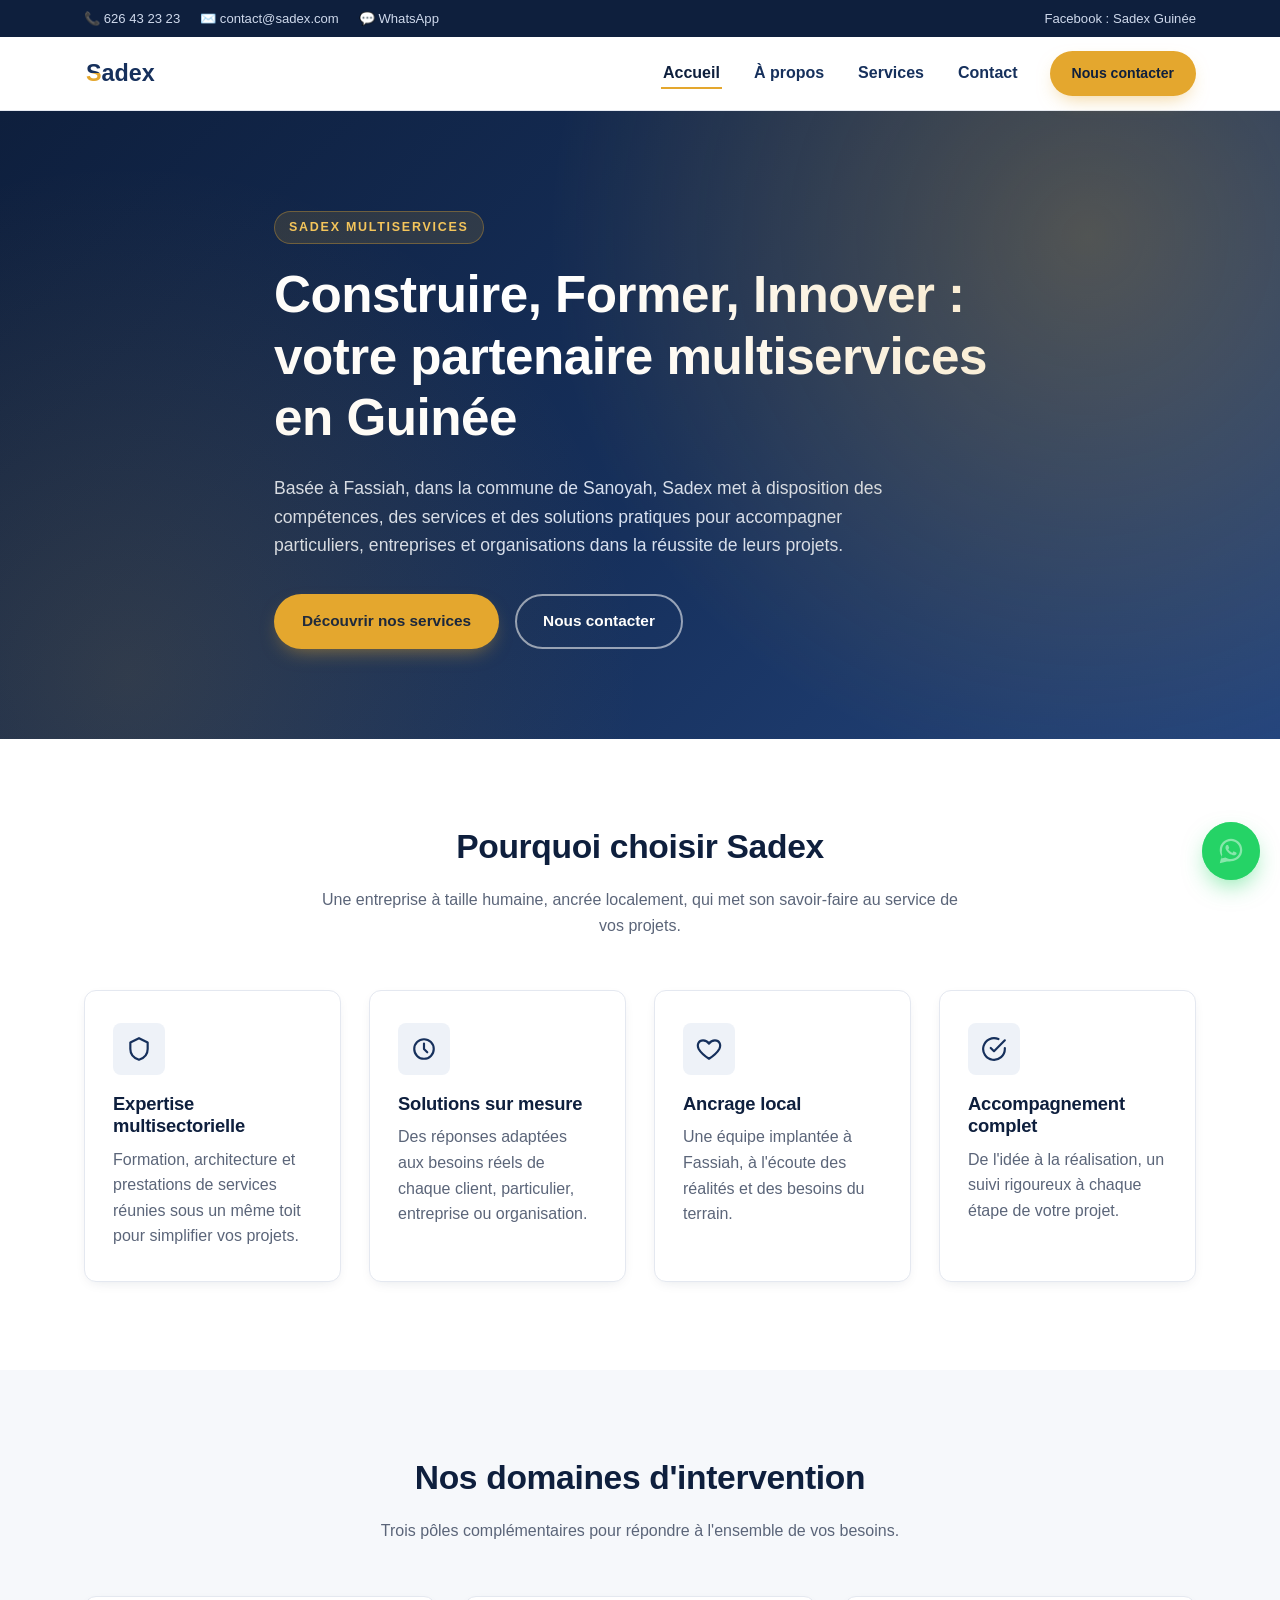
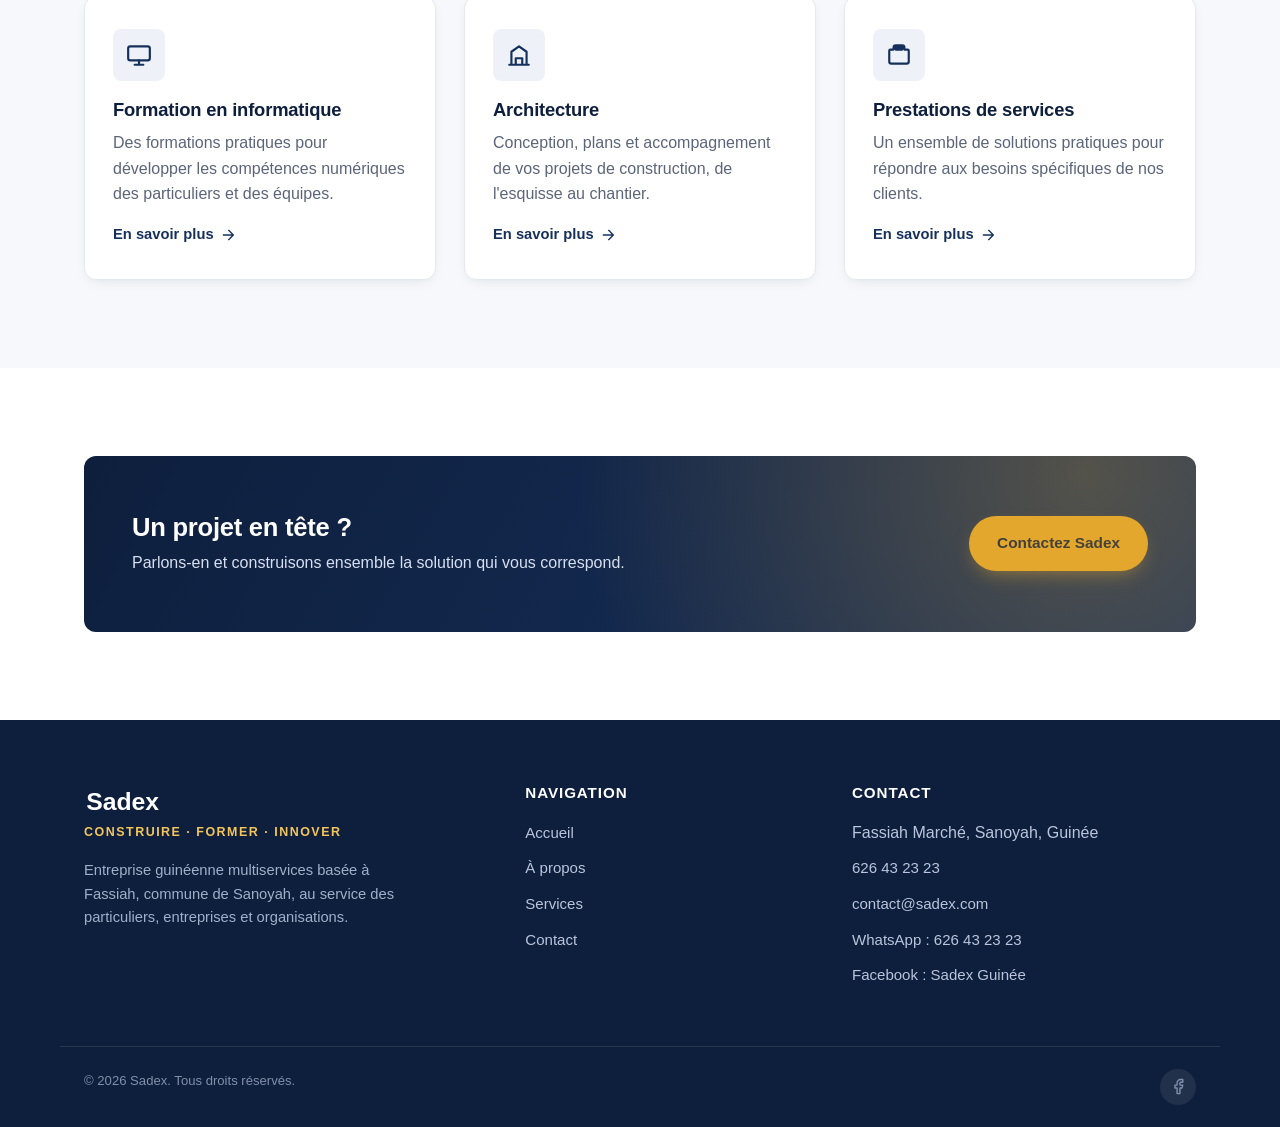
==== index.html @ 16b5634a "Site vitrine Sadex : accueil, à propos, services, contact Co-Authored-By: Claude Sonnet 5 <noreply@a" ====
<!DOCTYPE html>
<html lang="fr">
<head>
<meta charset="UTF-8">
<meta name="viewport" content="width=device-width, initial-scale=1.0, viewport-fit=cover">
<title>Sadex : Construire, Former, Innover | Multiservices en Guinée</title>
<meta name="description" content="Sadex est une entreprise guinéenne multiservices basée à Fassiah (Sanoyah) : formation en informatique, architecture et prestations de services pour particuliers, entreprises et organisations.">
<link rel="icon" type="image/svg+xml" href="assets/favicon.svg">
<link rel="stylesheet" href="css/style.css">
</head>
<body>

<header class="site-header">
  <div class="topbar">
    <div class="container topbar-inner">
      <div class="topbar-contacts">
        <a href="tel:+224626432323">📞 626 43 23 23</a>
        <a href="mailto:contact@sadex.com">✉️ contact@sadex.com</a>
        <a class="whatsapp-link" href="https://wa.me/224626432323?text=Bonjour%20Sadex%2C%20je%20vous%20contacte%20depuis%20votre%20site%20web." target="_blank" rel="noopener">💬 WhatsApp</a>
      </div>
      <div class="topbar-social">
        <a href="https://www.facebook.com/search/pages/?q=Sadex%20Guin%C3%A9e" target="_blank" rel="noopener">Facebook : Sadex Guinée</a>
      </div>
    </div>
  </div>

  <nav class="navbar container">
    <a href="index.html" class="logo" aria-label="Sadex, Accueil">
      <svg class="logo-wordmark" viewBox="0 0 132 48" xmlns="http://www.w3.org/2000/svg" role="img" aria-label="Sadex">
        <defs>
          <linearGradient id="sSplitNav" x1="0" y1="0" x2="0" y2="1">
            <stop offset="50%" stop-color="#16305c"/>
            <stop offset="50%" stop-color="#e4a72e"/>
          </linearGradient>
        </defs>
        <text x="3" y="36" font-family="Arial, Helvetica, sans-serif" font-weight="800" font-size="35"><tspan fill="url(#sSplitNav)">S</tspan><tspan fill="#16305c">adex</tspan></text>
      </svg>
    </a>
    <button class="nav-toggle" aria-label="Ouvrir le menu" aria-expanded="false">
      <span></span><span></span><span></span>
    </button>
    <ul class="nav-links">
      <li><a href="index.html" class="active">Accueil</a></li>
      <li><a href="apropos.html">À propos</a></li>
      <li><a href="services.html">Services</a></li>
      <li><a href="contact.html">Contact</a></li>
      <li><a href="contact.html" class="btn btn-primary btn-sm">Nous contacter</a></li>
    </ul>
  </nav>
</header>

<main>

  <!-- HERO -->
  <section class="hero">
    <div class="container hero-inner">
      <span class="eyebrow">Sadex Multiservices</span>
      <h1>Construire, Former, Innover : votre partenaire multiservices en Guinée</h1>
      <p class="lead">Basée à Fassiah, dans la commune de Sanoyah, Sadex met à disposition des compétences, des services et des solutions pratiques pour accompagner particuliers, entreprises et organisations dans la réussite de leurs projets.</p>
      <div class="hero-actions">
        <a href="services.html" class="btn btn-primary">Découvrir nos services</a>
        <a href="contact.html" class="btn btn-outline">Nous contacter</a>
      </div>
    </div>
  </section>

  <!-- POURQUOI CHOISIR SADEX -->
  <section class="section">
    <div class="container">
      <div class="section-head">
        <h2>Pourquoi choisir Sadex</h2>
        <p>Une entreprise à taille humaine, ancrée localement, qui met son savoir-faire au service de vos projets.</p>
      </div>
      <div class="grid grid-4">

        <div class="card">
          <div class="card-icon">
            <svg viewBox="0 0 24 24" fill="none" stroke="currentColor" stroke-width="2" stroke-linecap="round" stroke-linejoin="round"><path d="M12 2l8 4v6c0 5-3.5 8.5-8 10-4.5-1.5-8-5-8-10V6l8-4z"/></svg>
          </div>
          <h3>Expertise multisectorielle</h3>
          <p>Formation, architecture et prestations de services réunies sous un même toit pour simplifier vos projets.</p>
        </div>

        <div class="card">
          <div class="card-icon">
            <svg viewBox="0 0 24 24" fill="none" stroke="currentColor" stroke-width="2" stroke-linecap="round" stroke-linejoin="round"><circle cx="12" cy="12" r="9"/><path d="M12 7v5l3 3"/></svg>
          </div>
          <h3>Solutions sur mesure</h3>
          <p>Des réponses adaptées aux besoins réels de chaque client, particulier, entreprise ou organisation.</p>
        </div>

        <div class="card">
          <div class="card-icon">
            <svg viewBox="0 0 24 24" fill="none" stroke="currentColor" stroke-width="2" stroke-linecap="round" stroke-linejoin="round"><path d="M12 21s-7-4.5-9.5-9C.5 8 2.5 4 6.5 4 9 4 11 5.5 12 7c1-1.5 3-3 5.5-3 4 0 6 4 4 8-2.5 4.5-9.5 9-9.5 9z"/></svg>
          </div>
          <h3>Ancrage local</h3>
          <p>Une équipe implantée à Fassiah, à l'écoute des réalités et des besoins du terrain.</p>
        </div>

        <div class="card">
          <div class="card-icon">
            <svg viewBox="0 0 24 24" fill="none" stroke="currentColor" stroke-width="2" stroke-linecap="round" stroke-linejoin="round"><path d="M22 11.08V12a10 10 0 1 1-5.93-9.14"/><polyline points="22 4 12 14.01 9 11.01"/></svg>
          </div>
          <h3>Accompagnement complet</h3>
          <p>De l'idée à la réalisation, un suivi rigoureux à chaque étape de votre projet.</p>
        </div>

      </div>
    </div>
  </section>

  <!-- DOMAINES D'INTERVENTION -->
  <section class="section section-alt">
    <div class="container">
      <div class="section-head">
        <h2>Nos domaines d'intervention</h2>
        <p>Trois pôles complémentaires pour répondre à l'ensemble de vos besoins.</p>
      </div>
      <div class="grid grid-3">

        <div class="card">
          <div class="card-icon">
            <svg viewBox="0 0 24 24" fill="none" stroke="currentColor" stroke-width="2" stroke-linecap="round" stroke-linejoin="round"><rect x="2" y="4" width="20" height="13" rx="2"/><path d="M8 21h8M12 17v4"/></svg>
          </div>
          <h3>Formation en informatique</h3>
          <p>Des formations pratiques pour développer les compétences numériques des particuliers et des équipes.</p>
          <a href="services.html#formation" class="card-link">
            En savoir plus
            <svg viewBox="0 0 24 24" fill="none" stroke="currentColor" stroke-width="2" stroke-linecap="round" stroke-linejoin="round"><path d="M5 12h14M13 5l7 7-7 7"/></svg>
          </a>
        </div>

        <div class="card">
          <div class="card-icon">
            <svg viewBox="0 0 24 24" fill="none" stroke="currentColor" stroke-width="2" stroke-linecap="round" stroke-linejoin="round"><path d="M3 21h18M5 21V9l7-5 7 5v12M9 21v-6h6v6"/></svg>
          </div>
          <h3>Architecture</h3>
          <p>Conception, plans et accompagnement de vos projets de construction, de l'esquisse au chantier.</p>
          <a href="services.html#architecture" class="card-link">
            En savoir plus
            <svg viewBox="0 0 24 24" fill="none" stroke="currentColor" stroke-width="2" stroke-linecap="round" stroke-linejoin="round"><path d="M5 12h14M13 5l7 7-7 7"/></svg>
          </a>
        </div>

        <div class="card">
          <div class="card-icon">
            <svg viewBox="0 0 24 24" fill="none" stroke="currentColor" stroke-width="2" stroke-linecap="round" stroke-linejoin="round"><path d="M20 7h-3V5a2 2 0 0 0-2-2H9a2 2 0 0 0-2 2v2H4a1 1 0 0 0-1 1v10a2 2 0 0 0 2 2h14a2 2 0 0 0 2-2V8a1 1 0 0 0-1-1zM9 5h6v2H9V5z"/></svg>
          </div>
          <h3>Prestations de services</h3>
          <p>Un ensemble de solutions pratiques pour répondre aux besoins spécifiques de nos clients.</p>
          <a href="services.html#prestations" class="card-link">
            En savoir plus
            <svg viewBox="0 0 24 24" fill="none" stroke="currentColor" stroke-width="2" stroke-linecap="round" stroke-linejoin="round"><path d="M5 12h14M13 5l7 7-7 7"/></svg>
          </a>
        </div>

      </div>
    </div>
  </section>

  <!-- CTA -->
  <section class="section">
    <div class="container">
      <div class="cta-banner">
        <div>
          <h2>Un projet en tête ?</h2>
          <p>Parlons-en et construisons ensemble la solution qui vous correspond.</p>
        </div>
        <a href="contact.html" class="btn btn-primary">Contactez Sadex</a>
      </div>
    </div>
  </section>

</main>

<footer class="site-footer">
  <div class="container footer-grid">
    <div class="footer-brand">
      <a href="index.html" class="logo">
        <svg class="logo-wordmark" viewBox="0 0 132 48" xmlns="http://www.w3.org/2000/svg" role="img" aria-label="Sadex">
          <text x="3" y="36" font-family="Arial, Helvetica, sans-serif" font-weight="800" font-size="35" fill="#ffffff">Sadex</text>
        </svg>
      </a>
      <span class="footer-tagline">Construire · Former · Innover</span>
      <p>Entreprise guinéenne multiservices basée à Fassiah, commune de Sanoyah, au service des particuliers, entreprises et organisations.</p>
    </div>
    <div class="footer-links">
      <h4>Navigation</h4>
      <ul>
        <li><a href="index.html">Accueil</a></li>
        <li><a href="apropos.html">À propos</a></li>
        <li><a href="services.html">Services</a></li>
        <li><a href="contact.html">Contact</a></li>
      </ul>
    </div>
    <div class="footer-contact">
      <h4>Contact</h4>
      <ul>
        <li>Fassiah Marché, Sanoyah, Guinée</li>
        <li><a href="tel:+224626432323">626 43 23 23</a></li>
        <li><a href="mailto:contact@sadex.com">contact@sadex.com</a></li>
        <li><a class="whatsapp-link" href="https://wa.me/224626432323?text=Bonjour%20Sadex%2C%20je%20vous%20contacte%20depuis%20votre%20site%20web." target="_blank" rel="noopener">WhatsApp : 626 43 23 23</a></li>
        <li><a href="https://www.facebook.com/search/pages/?q=Sadex%20Guin%C3%A9e" target="_blank" rel="noopener">Facebook : Sadex Guinée</a></li>
      </ul>
    </div>
  </div>
  <div class="footer-bottom container">
    <p>© 2026 Sadex. Tous droits réservés.</p>
    <div class="footer-social">
      <a href="https://www.facebook.com/search/pages/?q=Sadex%20Guin%C3%A9e" target="_blank" rel="noopener" aria-label="Facebook">
        <svg viewBox="0 0 24 24" fill="none" stroke="currentColor" stroke-width="2" stroke-linecap="round" stroke-linejoin="round"><path d="M18 2h-3a5 5 0 0 0-5 5v3H7v4h3v8h4v-8h3l1-4h-4V7a1 1 0 0 1 1-1h3z"/></svg>
      </a>
    </div>
  </div>
</footer>

<a
  class="whatsapp-float"
  href="https://wa.me/224626432323?text=Bonjour%20Sadex%2C%20je%20vous%20contacte%20depuis%20votre%20site%20web."
  target="_blank"
  rel="noopener"
  aria-label="Contacter Sadex sur WhatsApp">
  <span class="whatsapp-ping" aria-hidden="true"></span>
  <svg viewBox="0 0 32 32" fill="currentColor" aria-hidden="true"><path d="M16.001 3C9.373 3 4 8.373 4 15c0 2.393.7 4.62 1.902 6.49L4 29l7.72-1.87A11.94 11.94 0 0 0 16.001 27C22.628 27 28 21.627 28 15S22.628 3 16.001 3zm0 21.6c-1.98 0-3.86-.55-5.47-1.5l-.39-.23-4.58 1.11 1.13-4.47-.25-.4A9.53 9.53 0 0 1 6.4 15c0-5.29 4.31-9.6 9.6-9.6s9.6 4.31 9.6 9.6-4.31 9.6-9.6 9.6zm5.3-7.19c-.29-.15-1.72-.85-1.99-.94-.27-.1-.46-.15-.66.15-.19.29-.75.94-.92 1.13-.17.19-.34.22-.63.07-.29-.15-1.22-.45-2.32-1.43-.86-.77-1.44-1.71-1.61-2-.17-.29-.02-.44.13-.59.13-.13.29-.34.44-.51.15-.17.19-.29.29-.48.1-.19.05-.36-.02-.51-.07-.15-.66-1.59-.9-2.18-.24-.57-.48-.49-.66-.5-.17-.01-.36-.01-.56-.01-.19 0-.51.07-.78.36-.27.29-1.02 1-1.02 2.44s1.05 2.83 1.19 3.02c.15.19 2.06 3.15 5 4.42.7.3 1.24.48 1.67.61.7.22 1.34.19 1.84.11.56-.08 1.72-.7 1.96-1.38.24-.68.24-1.26.17-1.38-.07-.12-.26-.19-.55-.34z"/></svg>
</a>

<script src="js/script.js"></script>
</body>
</html>
---- css/style.css ----
/* ==========================================================================
   SADEX : Site vitrine
   Feuille de style principale
   ========================================================================== */

:root {
  --navy-dark: #0e1f3d;
  --navy: #16305c;
  --navy-light: #24457d;
  --navy-soft: #eef2f8;
  --gold: #e4a72e;
  --gold-light: #f4c55b;
  --gold-dark: #c68a1d;
  --bg: #ffffff;
  --bg-alt: #f6f8fb;
  --text: #1a2333;
  --text-muted: #5b6579;
  --border: #e4e8f0;
  --radius: 12px;
  --radius-sm: 8px;
  --shadow: 0 10px 30px -12px rgba(14, 31, 61, 0.18);
  --shadow-sm: 0 4px 14px -6px rgba(14, 31, 61, 0.15);
  --font: -apple-system, BlinkMacSystemFont, "Segoe UI", Roboto, Helvetica, Arial, sans-serif;
  --container: 1160px;
}

* {
  box-sizing: border-box;
}

html {
  scroll-behavior: smooth;
}

body {
  margin: 0;
  font-family: var(--font);
  color: var(--text);
  background: var(--bg);
  line-height: 1.6;
  -webkit-font-smoothing: antialiased;
  overflow-x: hidden;
  width: 100%;
}

img, svg, iframe {
  max-width: 100%;
  display: block;
}

/* Empêche les enfants flex/grid de forcer un débordement horizontal */
.grid > *,
.hero-actions > *,
.contact-info-item,
.form-row > * {
  min-width: 0;
}

.contact-info-item a,
.contact-info-item p {
  word-break: break-word;
}

a {
  color: inherit;
  text-decoration: none;
}

ul {
  list-style: none;
  margin: 0;
  padding: 0;
}

h1, h2, h3, h4 {
  font-weight: 800;
  line-height: 1.2;
  margin: 0 0 0.6em;
  color: var(--navy-dark);
  letter-spacing: -0.01em;
}

p {
  margin: 0 0 1em;
}

.container {
  width: 100%;
  max-width: var(--container);
  margin: 0 auto;
  padding: 0 24px;
}

/* ---------- Buttons ---------- */
.btn {
  display: inline-flex;
  align-items: center;
  justify-content: center;
  gap: 8px;
  padding: 13px 26px;
  border-radius: 999px;
  font-weight: 700;
  font-size: 0.96rem;
  border: 2px solid transparent;
  cursor: pointer;
  transition: transform 0.15s ease, box-shadow 0.15s ease, background 0.15s ease, color 0.15s ease;
  white-space: nowrap;
}

.btn:hover {
  transform: translateY(-2px);
}

.btn-primary {
  background: var(--gold);
  color: var(--navy-dark);
  box-shadow: 0 8px 20px -8px rgba(228, 167, 46, 0.6);
}

.btn-primary:hover {
  background: var(--gold-light);
}

.btn-outline {
  background: transparent;
  border-color: rgba(255, 255, 255, 0.55);
  color: #fff;
}

.btn-outline:hover {
  background: rgba(255, 255, 255, 0.12);
}

.btn-outline-navy {
  background: transparent;
  border-color: var(--navy);
  color: var(--navy);
}

.btn-outline-navy:hover {
  background: var(--navy);
  color: #fff;
}

.btn-sm {
  padding: 9px 20px;
  font-size: 0.88rem;
}

/* ---------- Logo ---------- */
.logo {
  display: flex;
  align-items: center;
  font-family: var(--font);
}

.logo-wordmark {
  height: 32px;
  width: auto;
  display: block;
}

.footer-brand .logo-wordmark {
  height: 34px;
}

/* ---------- Header ---------- */
.topbar {
  background: var(--navy-dark);
  color: #cfd9ec;
  font-size: 0.82rem;
}

.topbar-inner {
  display: flex;
  align-items: center;
  justify-content: space-between;
  padding: 8px 24px;
  gap: 16px;
  flex-wrap: wrap;
}

.topbar-contacts {
  display: flex;
  gap: 20px;
  flex-wrap: wrap;
}

.topbar-contacts a,
.topbar-social a {
  color: #cfd9ec;
  transition: color 0.15s ease;
}

.topbar-contacts a:hover,
.topbar-social a:hover {
  color: var(--gold-light);
}

.site-header {
  position: sticky;
  top: 0;
  z-index: 100;
  background: #fff;
  border-bottom: 1px solid var(--border);
}

.navbar {
  display: flex;
  align-items: center;
  justify-content: space-between;
  padding: 14px 24px;
  gap: 20px;
}

.nav-links {
  display: flex;
  align-items: center;
  gap: 30px;
}

.nav-links a:not(.btn) {
  font-weight: 600;
  color: var(--navy);
  padding: 6px 2px;
  border-bottom: 2px solid transparent;
  transition: border-color 0.15s ease, color 0.15s ease;
}

.nav-links a:not(.btn):hover,
.nav-links a.active {
  border-color: var(--gold);
  color: var(--navy-dark);
}

.nav-toggle {
  display: none;
  flex-direction: column;
  justify-content: center;
  gap: 5px;
  width: 40px;
  height: 40px;
  border: none;
  background: transparent;
  cursor: pointer;
}

.nav-toggle span {
  width: 100%;
  height: 2.5px;
  background: var(--navy);
  border-radius: 2px;
  transition: transform 0.2s ease, opacity 0.2s ease;
}

/* ---------- Hero (home) ---------- */
.hero {
  position: relative;
  background: linear-gradient(135deg, var(--navy-dark) 0%, var(--navy) 55%, var(--navy-light) 100%);
  color: #fff;
  overflow: hidden;
}

.hero::after {
  content: "";
  position: absolute;
  inset: 0;
  background:
    radial-gradient(circle at 85% 20%, rgba(228, 167, 46, 0.28), transparent 45%),
    radial-gradient(circle at 10% 90%, rgba(228, 167, 46, 0.14), transparent 40%);
  pointer-events: none;
}

.hero-inner {
  position: relative;
  padding: 100px 24px 90px;
  max-width: 780px;
}

.eyebrow {
  display: inline-block;
  font-size: 0.78rem;
  font-weight: 700;
  letter-spacing: 0.14em;
  text-transform: uppercase;
  color: var(--gold-light);
  background: rgba(228, 167, 46, 0.14);
  border: 1px solid rgba(228, 167, 46, 0.35);
  padding: 6px 14px;
  border-radius: 999px;
  margin-bottom: 20px;
}

.hero h1 {
  color: #fff;
  font-size: clamp(2.1rem, 4.2vw, 3.2rem);
  margin-bottom: 0.5em;
}

.hero p.lead {
  font-size: 1.1rem;
  color: #d7e0f0;
  max-width: 620px;
  margin-bottom: 2em;
}

.hero-actions {
  display: flex;
  gap: 16px;
  flex-wrap: wrap;
}

/* ---------- Page hero (inner pages) ---------- */
.page-hero {
  background: linear-gradient(135deg, var(--navy-dark) 0%, var(--navy) 100%);
  color: #fff;
  padding: 64px 24px;
  text-align: center;
}

.page-hero h1 {
  color: #fff;
  font-size: clamp(1.9rem, 3.6vw, 2.6rem);
  margin-bottom: 0.4em;
}

.page-hero p {
  color: #d7e0f0;
  max-width: 620px;
  margin: 0 auto;
}

.breadcrumb {
  font-size: 0.85rem;
  color: var(--gold-light);
  font-weight: 600;
  letter-spacing: 0.06em;
  text-transform: uppercase;
  margin-bottom: 14px;
}

/* ---------- Sections ---------- */
.section {
  padding: 88px 0;
}

.section-alt {
  background: var(--bg-alt);
}

.section-head {
  max-width: 640px;
  margin: 0 auto 52px;
  text-align: center;
}

.section-head h2 {
  font-size: clamp(1.6rem, 2.8vw, 2.1rem);
}

.section-head p {
  color: var(--text-muted);
  margin: 0;
}

.section-head.align-left {
  text-align: left;
  margin: 0 0 44px;
}

/* ---------- Grids & cards ---------- */
.grid {
  display: grid;
  gap: 28px;
}

.grid-2 { grid-template-columns: repeat(2, 1fr); }
.grid-3 { grid-template-columns: repeat(3, 1fr); }
.grid-4 { grid-template-columns: repeat(4, 1fr); }

.card {
  background: #fff;
  border: 1px solid var(--border);
  border-radius: var(--radius);
  padding: 32px 28px;
  box-shadow: var(--shadow-sm);
  transition: transform 0.2s ease, box-shadow 0.2s ease;
}

.card:hover {
  transform: translateY(-4px);
  box-shadow: var(--shadow);
}

.card-icon {
  width: 52px;
  height: 52px;
  border-radius: var(--radius-sm);
  background: var(--navy-soft);
  display: flex;
  align-items: center;
  justify-content: center;
  margin-bottom: 18px;
  color: var(--navy);
}

.card-icon svg {
  width: 26px;
  height: 26px;
}

.card h3 {
  font-size: 1.15rem;
  margin-bottom: 0.5em;
}

.card p {
  color: var(--text-muted);
  margin-bottom: 0;
}

.card-link {
  display: inline-flex;
  align-items: center;
  gap: 6px;
  margin-top: 16px;
  font-weight: 700;
  color: var(--navy);
  font-size: 0.92rem;
}

.card-link svg {
  width: 16px;
  height: 16px;
  transition: transform 0.15s ease;
}

.card:hover .card-link svg {
  transform: translateX(3px);
}

/* Service detail blocks */
.service-block {
  display: grid;
  grid-template-columns: 1fr 1fr;
  gap: 56px;
  align-items: center;
  padding: 64px 0;
  border-bottom: 1px solid var(--border);
}

.service-block:last-child {
  border-bottom: none;
}

.service-block:nth-child(even) .service-visual {
  order: 2;
}

.service-number {
  font-size: 0.85rem;
  font-weight: 800;
  color: var(--gold-dark);
  letter-spacing: 0.1em;
  text-transform: uppercase;
  margin-bottom: 10px;
  display: block;
}

.service-block h2 {
  font-size: 1.7rem;
}

.check-list li {
  display: flex;
  gap: 12px;
  align-items: flex-start;
  margin-bottom: 12px;
  color: var(--text-muted);
}

.check-list svg {
  flex: none;
  width: 20px;
  height: 20px;
  color: var(--gold-dark);
  margin-top: 2px;
}

.service-visual {
  background: linear-gradient(150deg, var(--navy) 0%, var(--navy-dark) 100%);
  border-radius: var(--radius);
  aspect-ratio: 4 / 3;
  display: flex;
  align-items: center;
  justify-content: center;
  position: relative;
  overflow: hidden;
  box-shadow: var(--shadow);
}

.service-visual::after {
  content: "";
  position: absolute;
  inset: 0;
  background: radial-gradient(circle at 75% 25%, rgba(228, 167, 46, 0.22), transparent 55%);
  pointer-events: none;
}

.service-visual svg {
  width: 34%;
  height: 34%;
  color: var(--gold);
  position: relative;
}

.service-visual img {
  width: 100%;
  height: 100%;
  object-fit: cover;
  display: block;
}

/* ---------- Values (about page) ---------- */
.value-card {
  text-align: center;
}

.value-card .card-icon {
  margin: 0 auto 18px;
}

/* ---------- Stats ---------- */
.stats {
  display: grid;
  grid-template-columns: repeat(3, 1fr);
  gap: 24px;
  text-align: center;
}

.stat h3 {
  font-size: 2.3rem;
  color: var(--gold-dark);
  margin-bottom: 0.1em;
}

.stat p {
  color: var(--text-muted);
  margin: 0;
  font-weight: 600;
}

/* ---------- CTA banner ---------- */
.cta-banner {
  background: linear-gradient(120deg, var(--navy-dark), var(--navy));
  color: #fff;
  border-radius: var(--radius);
  padding: 56px 48px;
  display: flex;
  align-items: center;
  justify-content: space-between;
  gap: 32px;
  flex-wrap: wrap;
  position: relative;
  overflow: hidden;
}

.cta-banner::after {
  content: "";
  position: absolute;
  inset: 0;
  background: radial-gradient(circle at 90% 10%, rgba(228, 167, 46, 0.3), transparent 50%);
}

.cta-banner h2 {
  color: #fff;
  margin-bottom: 0.3em;
  font-size: 1.6rem;
  position: relative;
}

.cta-banner p {
  color: #d7e0f0;
  margin: 0;
  position: relative;
}

.cta-banner .btn {
  position: relative;
}

/* ---------- Contact page ---------- */
.contact-grid {
  display: grid;
  grid-template-columns: 1fr 1.15fr;
  gap: 48px;
  align-items: start;
}

.contact-info-list {
  display: flex;
  flex-direction: column;
  gap: 18px;
  margin-bottom: 28px;
}

.contact-info-item {
  display: flex;
  gap: 16px;
  align-items: flex-start;
  background: #fff;
  border: 1px solid var(--border);
  border-radius: var(--radius-sm);
  padding: 18px 20px;
}

.contact-info-item .card-icon {
  margin-bottom: 0;
  flex: none;
}

.contact-info-item h4 {
  margin: 0 0 4px;
  font-size: 0.98rem;
}

.contact-info-item p,
.contact-info-item a {
  margin: 0;
  color: var(--text-muted);
}

.contact-info-item a:hover {
  color: var(--navy);
}

.map-frame {
  border-radius: var(--radius);
  overflow: hidden;
  border: 1px solid var(--border);
  box-shadow: var(--shadow-sm);
}

.map-frame iframe {
  width: 100%;
  height: 260px;
  border: 0;
  display: block;
}

.contact-form {
  background: #fff;
  border: 1px solid var(--border);
  border-radius: var(--radius);
  padding: 36px;
  box-shadow: var(--shadow-sm);
}

.form-row {
  display: grid;
  grid-template-columns: 1fr 1fr;
  gap: 18px;
}

.field {
  margin-bottom: 18px;
}

.field label {
  display: block;
  font-weight: 700;
  font-size: 0.88rem;
  margin-bottom: 6px;
  color: var(--navy-dark);
}

.field input,
.field textarea {
  width: 100%;
  padding: 12px 14px;
  border: 1.5px solid var(--border);
  border-radius: var(--radius-sm);
  font-family: var(--font);
  font-size: 0.95rem;
  color: var(--text);
  background: var(--bg-alt);
  transition: border-color 0.15s ease, background 0.15s ease;
}

.field input:focus,
.field textarea:focus {
  outline: none;
  border-color: var(--gold);
  background: #fff;
}

.field textarea {
  resize: vertical;
  min-height: 130px;
}

.form-note {
  font-size: 0.82rem;
  color: var(--text-muted);
  margin-top: 12px;
}

.form-success {
  display: none;
  background: #eaf6ee;
  color: #1e6b3a;
  border: 1px solid #bfe6cb;
  padding: 12px 16px;
  border-radius: var(--radius-sm);
  font-size: 0.9rem;
  margin-bottom: 18px;
}

.form-success.visible {
  display: block;
}

/* ---------- Footer ---------- */
.site-footer {
  background: var(--navy-dark);
  color: #b9c5dc;
  padding-top: 64px;
}

.footer-grid {
  display: grid;
  grid-template-columns: 1.4fr 1fr 1.2fr;
  gap: 40px;
  padding-bottom: 48px;
  border-bottom: 1px solid rgba(255, 255, 255, 0.1);
}

.footer-brand p {
  color: #9fb0cc;
  max-width: 320px;
  margin-top: 16px;
  font-size: 0.92rem;
}

.footer-tagline {
  color: var(--gold-light);
  font-weight: 700;
  font-size: 0.78rem;
  letter-spacing: 0.12em;
  text-transform: uppercase;
  margin-top: 10px;
}

.site-footer h4 {
  color: #fff;
  font-size: 0.95rem;
  text-transform: uppercase;
  letter-spacing: 0.06em;
  margin-bottom: 18px;
}

.site-footer ul li {
  margin-bottom: 10px;
}

.site-footer ul li a {
  color: #b9c5dc;
  transition: color 0.15s ease;
  font-size: 0.94rem;
}

.site-footer ul li a:hover {
  color: var(--gold-light);
}

.footer-bottom {
  display: flex;
  justify-content: space-between;
  align-items: center;
  flex-wrap: wrap;
  gap: 10px;
  padding: 22px 24px;
  font-size: 0.82rem;
  color: #7f8fac;
}

.footer-social {
  display: flex;
  gap: 14px;
}

.footer-social a {
  width: 36px;
  height: 36px;
  border-radius: 50%;
  background: rgba(255, 255, 255, 0.08);
  display: flex;
  align-items: center;
  justify-content: center;
  transition: background 0.15s ease;
}

.footer-social a:hover {
  background: var(--gold);
  color: var(--navy-dark);
}

.footer-social svg {
  width: 17px;
  height: 17px;
}

/* ---------- WhatsApp ---------- */
:root {
  --whatsapp: #25d366;
  --whatsapp-dark: #1da851;
}

.topbar-contacts a.whatsapp-link,
.footer-contact a.whatsapp-link {
  display: inline-flex;
  align-items: center;
  gap: 6px;
}

.whatsapp-float {
  position: fixed;
  right: 20px;
  bottom: calc(20px + env(safe-area-inset-bottom));
  width: 58px;
  height: 58px;
  border-radius: 50%;
  background: var(--whatsapp);
  color: #fff;
  display: flex;
  align-items: center;
  justify-content: center;
  box-shadow: 0 10px 24px -6px rgba(37, 211, 102, 0.6);
  z-index: 200;
  transition: transform 0.2s ease, background 0.2s ease;
}

.whatsapp-float:hover {
  background: var(--whatsapp-dark);
  transform: scale(1.07);
}

.whatsapp-float svg {
  width: 30px;
  height: 30px;
}

.whatsapp-float .whatsapp-ping {
  position: absolute;
  inset: 0;
  border-radius: 50%;
  background: var(--whatsapp);
  opacity: 0.55;
  animation: whatsappPing 2.2s ease-out infinite;
}

@keyframes whatsappPing {
  0% { transform: scale(1); opacity: 0.55; }
  100% { transform: scale(1.7); opacity: 0; }
}

@media (prefers-reduced-motion: reduce) {
  .whatsapp-float .whatsapp-ping { animation: none; display: none; }
}

/* ---------- Responsive ---------- */
@media (max-width: 960px) {
  .grid-4 { grid-template-columns: repeat(2, 1fr); }
  .grid-3 { grid-template-columns: repeat(2, 1fr); }
  .stats { grid-template-columns: repeat(3, 1fr); }
  .service-block { grid-template-columns: 1fr; gap: 32px; }
  .service-block:nth-child(even) .service-visual { order: 0; }
  .service-visual { max-width: 340px; margin: 0 auto; }
  .contact-grid { grid-template-columns: 1fr; }
  .footer-grid { grid-template-columns: 1fr 1fr; }
  .footer-brand { grid-column: 1 / -1; }
}

@media (max-width: 720px) {
  .topbar-inner { justify-content: center; text-align: center; }
  .nav-toggle { display: flex; }
  .nav-links {
    position: absolute;
    top: 100%;
    left: 0;
    right: 0;
    background: #fff;
    flex-direction: column;
    align-items: flex-start;
    gap: 4px;
    padding: 10px 24px 20px;
    border-bottom: 1px solid var(--border);
    box-shadow: var(--shadow-sm);
    display: none;
  }
  .nav-links.open { display: flex; }
  .nav-links li { width: 100%; }
  .nav-links a:not(.btn) { display: block; padding: 12px 0; border-bottom: 1px solid var(--border); }
  .nav-links a.btn { margin-top: 10px; width: 100%; }
  .grid-4, .grid-3, .grid-2 { grid-template-columns: 1fr; }
  .stats { grid-template-columns: 1fr; gap: 32px; }
  .form-row { grid-template-columns: 1fr; }
  .cta-banner { flex-direction: column; text-align: center; padding: 40px 28px; }
  .hero-inner { padding: 72px 24px 64px; }
  .contact-form { padding: 26px; }
  .whatsapp-float { width: 54px; height: 54px; right: 16px; bottom: calc(16px + env(safe-area-inset-bottom)); }
  .whatsapp-float svg { width: 27px; height: 27px; }
}

/* Très petits écrans (iPhone SE, petits Android) */
@media (max-width: 400px) {
  .container { padding: 0 16px; }
  .topbar-inner { padding: 8px 16px; }
  .topbar-contacts, .topbar-social { font-size: 0.72rem; gap: 12px; }
  .navbar { padding: 12px 16px; }
  .logo-wordmark { height: 26px; }
  .hero-inner { padding: 56px 16px 48px; }
  .hero h1 { font-size: 1.7rem; }
  .hero p.lead { font-size: 1rem; }
  .page-hero { padding: 48px 16px; }
  .section { padding: 56px 0; }
  .card { padding: 24px 20px; }
  .cta-banner { padding: 32px 20px; }
  .cta-banner h2 { font-size: 1.35rem; }
  .contact-form { padding: 20px; }
  .map-frame iframe { height: 210px; }
  .whatsapp-float { width: 50px; height: 50px; right: 14px; bottom: calc(14px + env(safe-area-inset-bottom)); }
  .whatsapp-float svg { width: 25px; height: 25px; }
}

/* Écrans en mode paysage (téléphones à plat) */
@media (max-height: 480px) and (orientation: landscape) {
  .hero-inner { padding: 40px 24px; }
  .page-hero { padding: 36px 24px; }
  .whatsapp-float { width: 46px; height: 46px; }
}
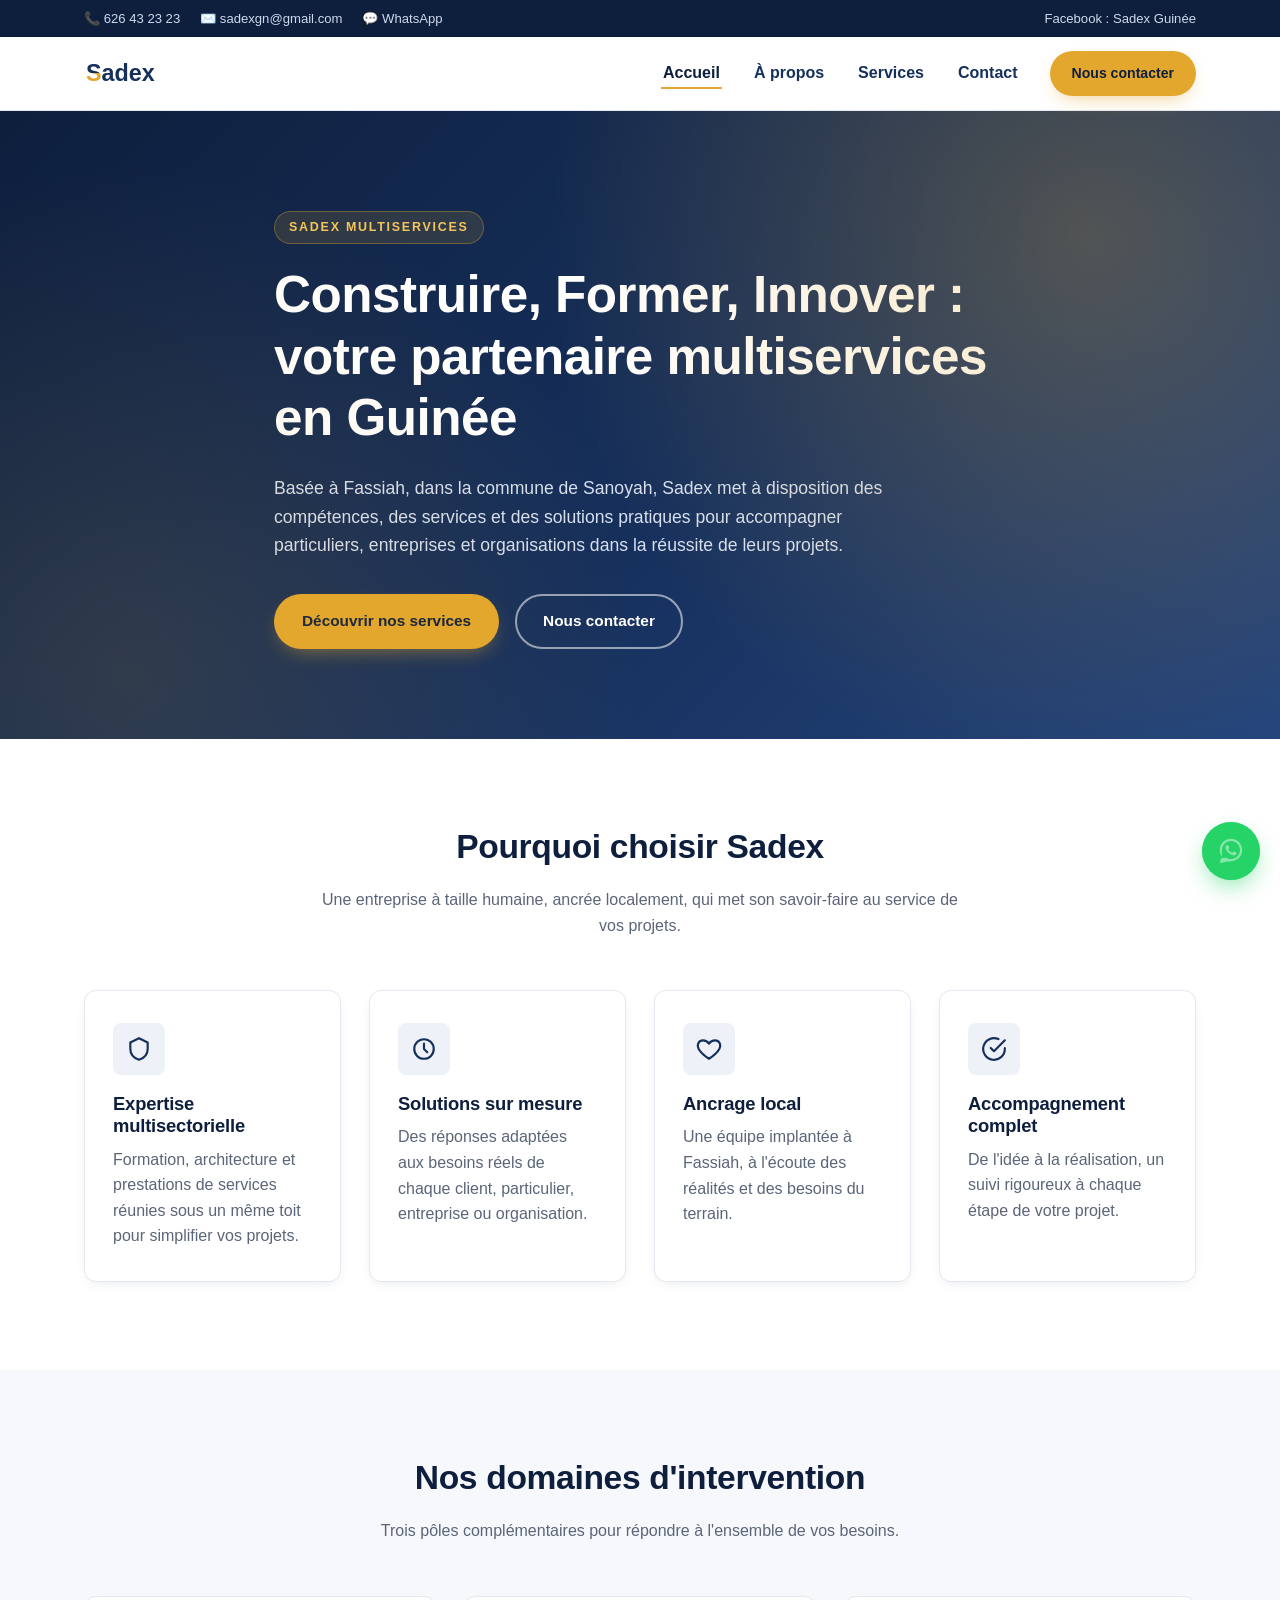
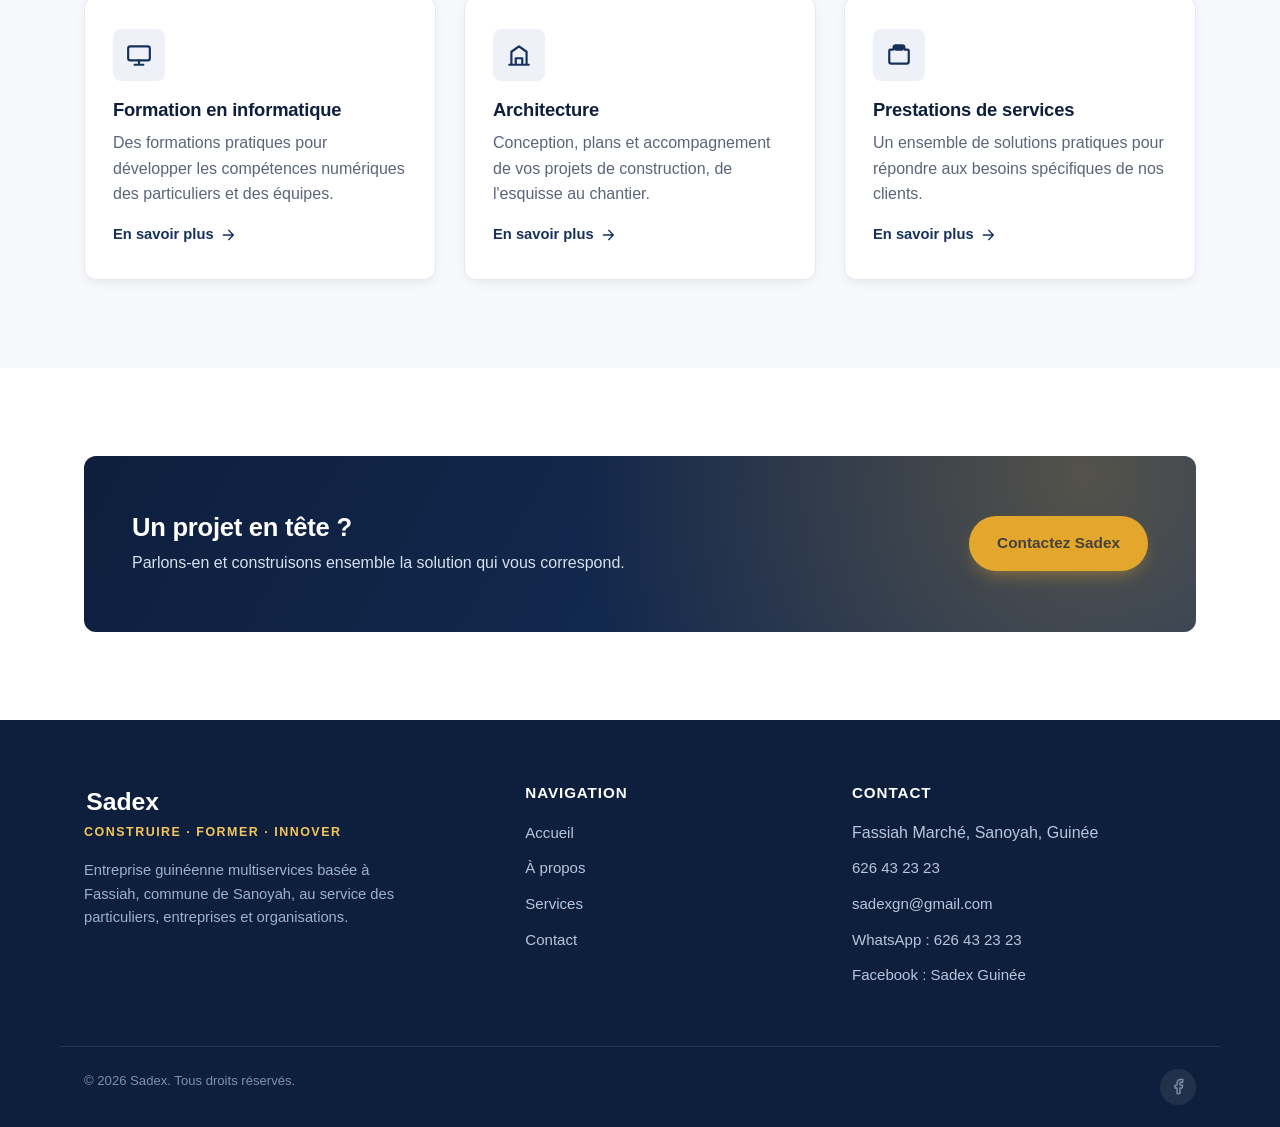
==== commit 13564137: "Remplace l'email de contact par sadexgn@gmail.com Co-Authored-By: Claude Sonnet 5 <noreply@anthropic" ====
--- a/index.html
+++ b/index.html
@@ -15,7 +15,7 @@
     <div class="container topbar-inner">
       <div class="topbar-contacts">
         <a href="tel:+224626432323">📞 626 43 23 23</a>
-        <a href="mailto:contact@sadex.com">✉️ contact@sadex.com</a>
+        <a href="mailto:sadexgn@gmail.com">✉️ sadexgn@gmail.com</a>
         <a class="whatsapp-link" href="https://wa.me/224626432323?text=Bonjour%20Sadex%2C%20je%20vous%20contacte%20depuis%20votre%20site%20web." target="_blank" rel="noopener">💬 WhatsApp</a>
       </div>
       <div class="topbar-social">
@@ -198,7 +198,7 @@
       <ul>
         <li>Fassiah Marché, Sanoyah, Guinée</li>
         <li><a href="tel:+224626432323">626 43 23 23</a></li>
-        <li><a href="mailto:contact@sadex.com">contact@sadex.com</a></li>
+        <li><a href="mailto:sadexgn@gmail.com">sadexgn@gmail.com</a></li>
         <li><a class="whatsapp-link" href="https://wa.me/224626432323?text=Bonjour%20Sadex%2C%20je%20vous%20contacte%20depuis%20votre%20site%20web." target="_blank" rel="noopener">WhatsApp : 626 43 23 23</a></li>
         <li><a href="https://www.facebook.com/search/pages/?q=Sadex%20Guin%C3%A9e" target="_blank" rel="noopener">Facebook : Sadex Guinée</a></li>
       </ul>
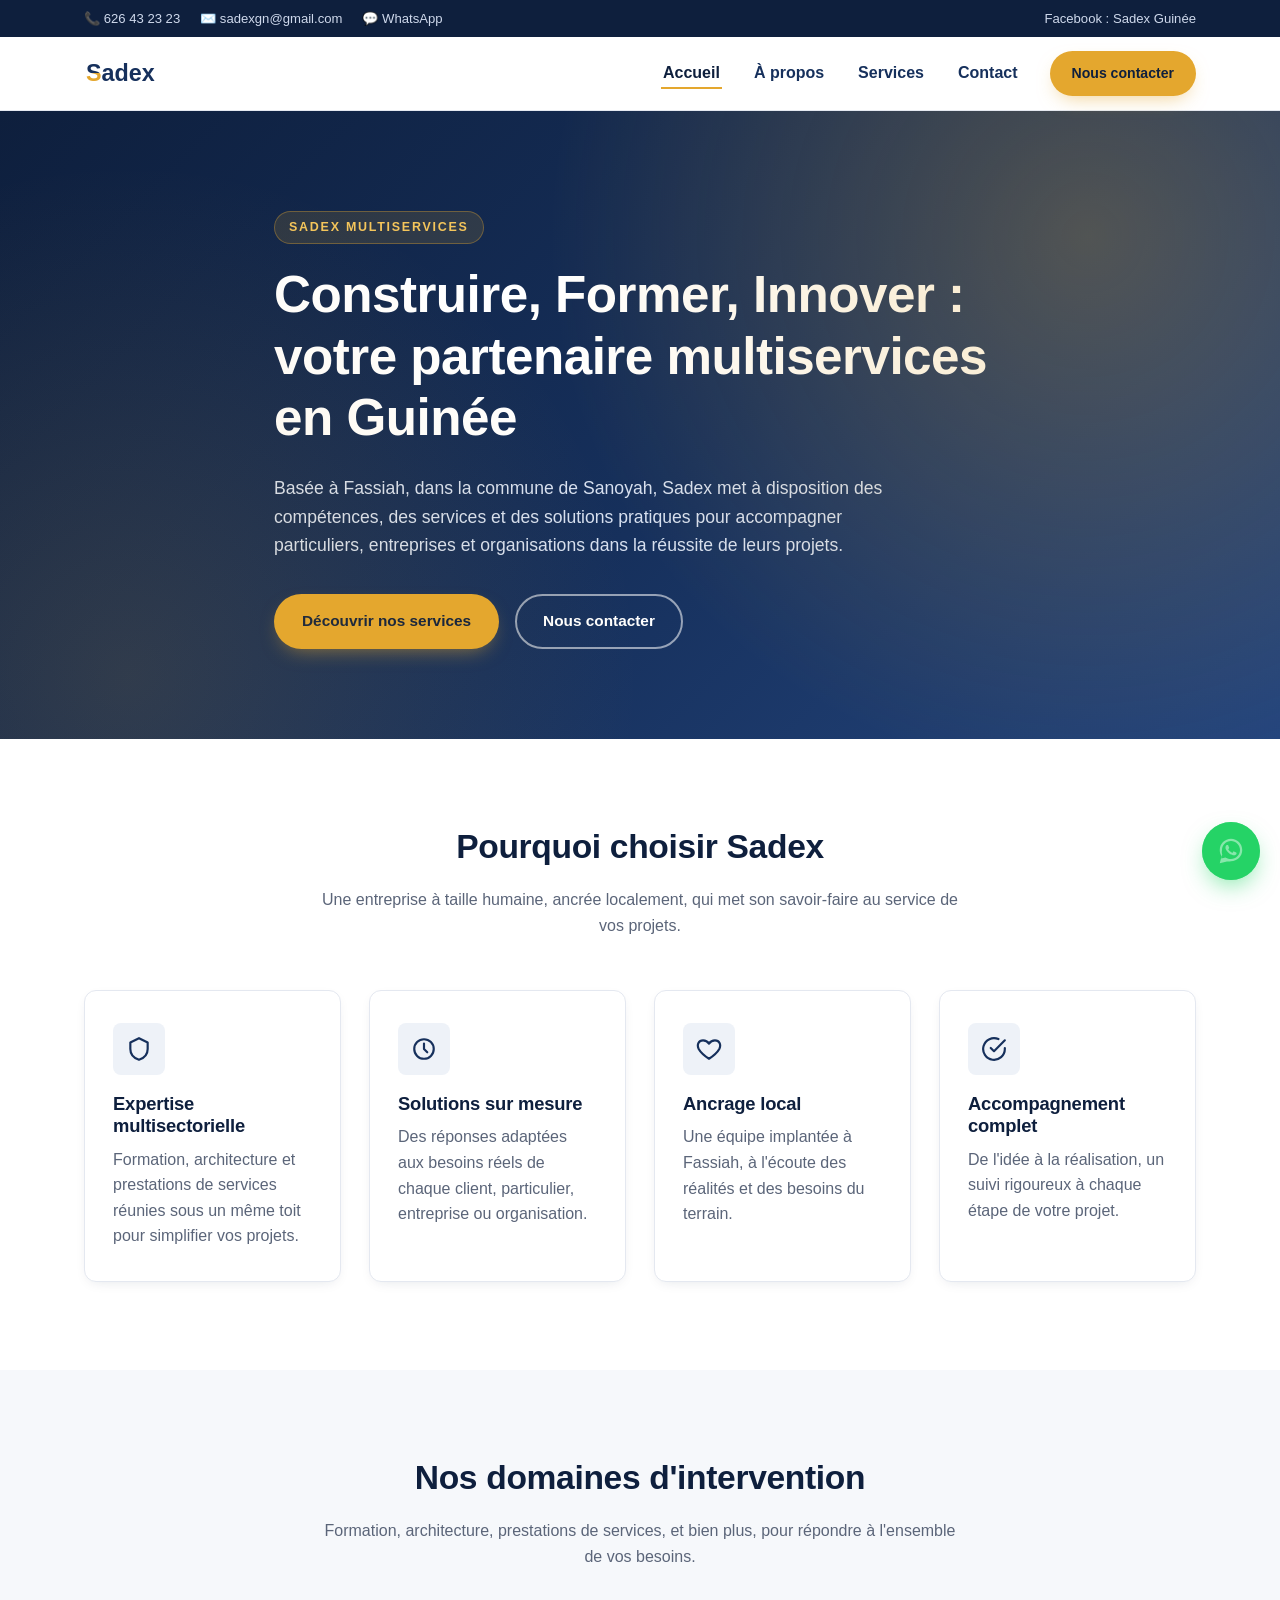
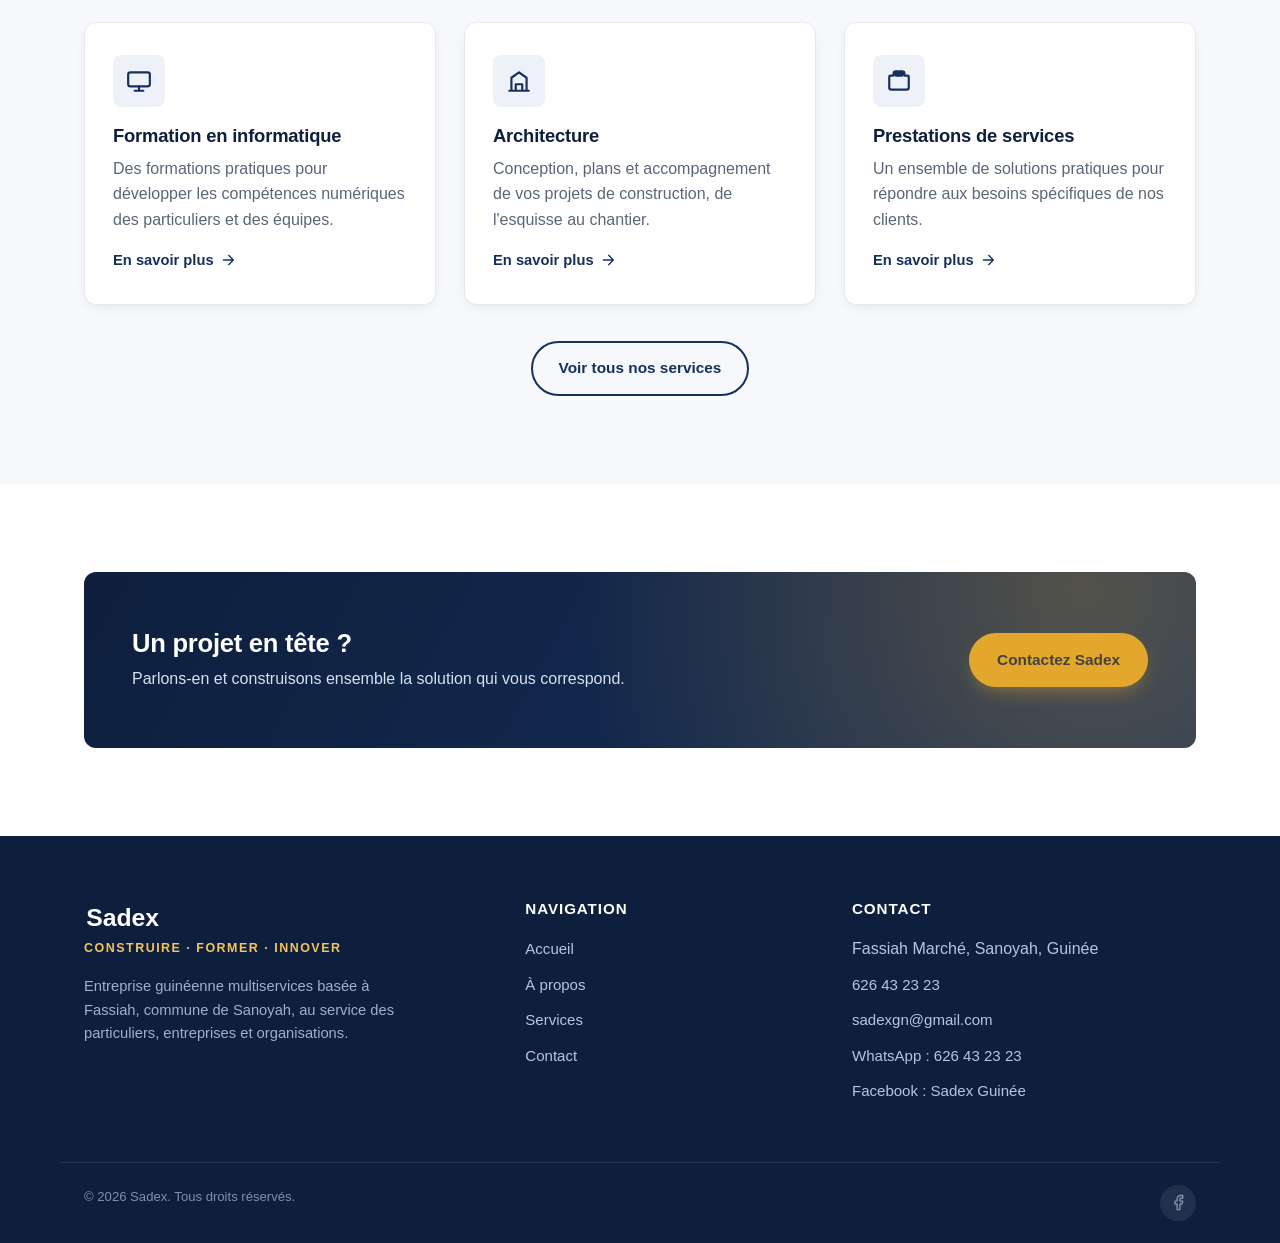
==== commit 8f0ff356: "Ajoute 4 nouveaux services et l'espace admin (attestations, CV, factures/reçus) - Services : Électri" ====
--- a/index.html
+++ b/index.html
@@ -114,7 +114,7 @@
     <div class="container">
       <div class="section-head">
         <h2>Nos domaines d'intervention</h2>
-        <p>Trois pôles complémentaires pour répondre à l'ensemble de vos besoins.</p>
+        <p>Formation, architecture, prestations de services, et bien plus, pour répondre à l'ensemble de vos besoins.</p>
       </div>
       <div class="grid grid-3">
 
@@ -154,6 +154,9 @@
           </a>
         </div>
 
+      </div>
+      <div style="text-align:center; margin-top:36px;">
+        <a href="services.html" class="btn btn-outline-navy">Voir tous nos services</a>
       </div>
     </div>
   </section>
--- a/css/style.css
+++ b/css/style.css
@@ -675,7 +675,8 @@
 }
 
 .field input,
-.field textarea {
+.field textarea,
+.field select {
   width: 100%;
   padding: 12px 14px;
   border: 1.5px solid var(--border);
@@ -688,7 +689,8 @@
 }
 
 .field input:focus,
-.field textarea:focus {
+.field textarea:focus,
+.field select:focus {
   outline: none;
   border-color: var(--gold);
   background: #fff;
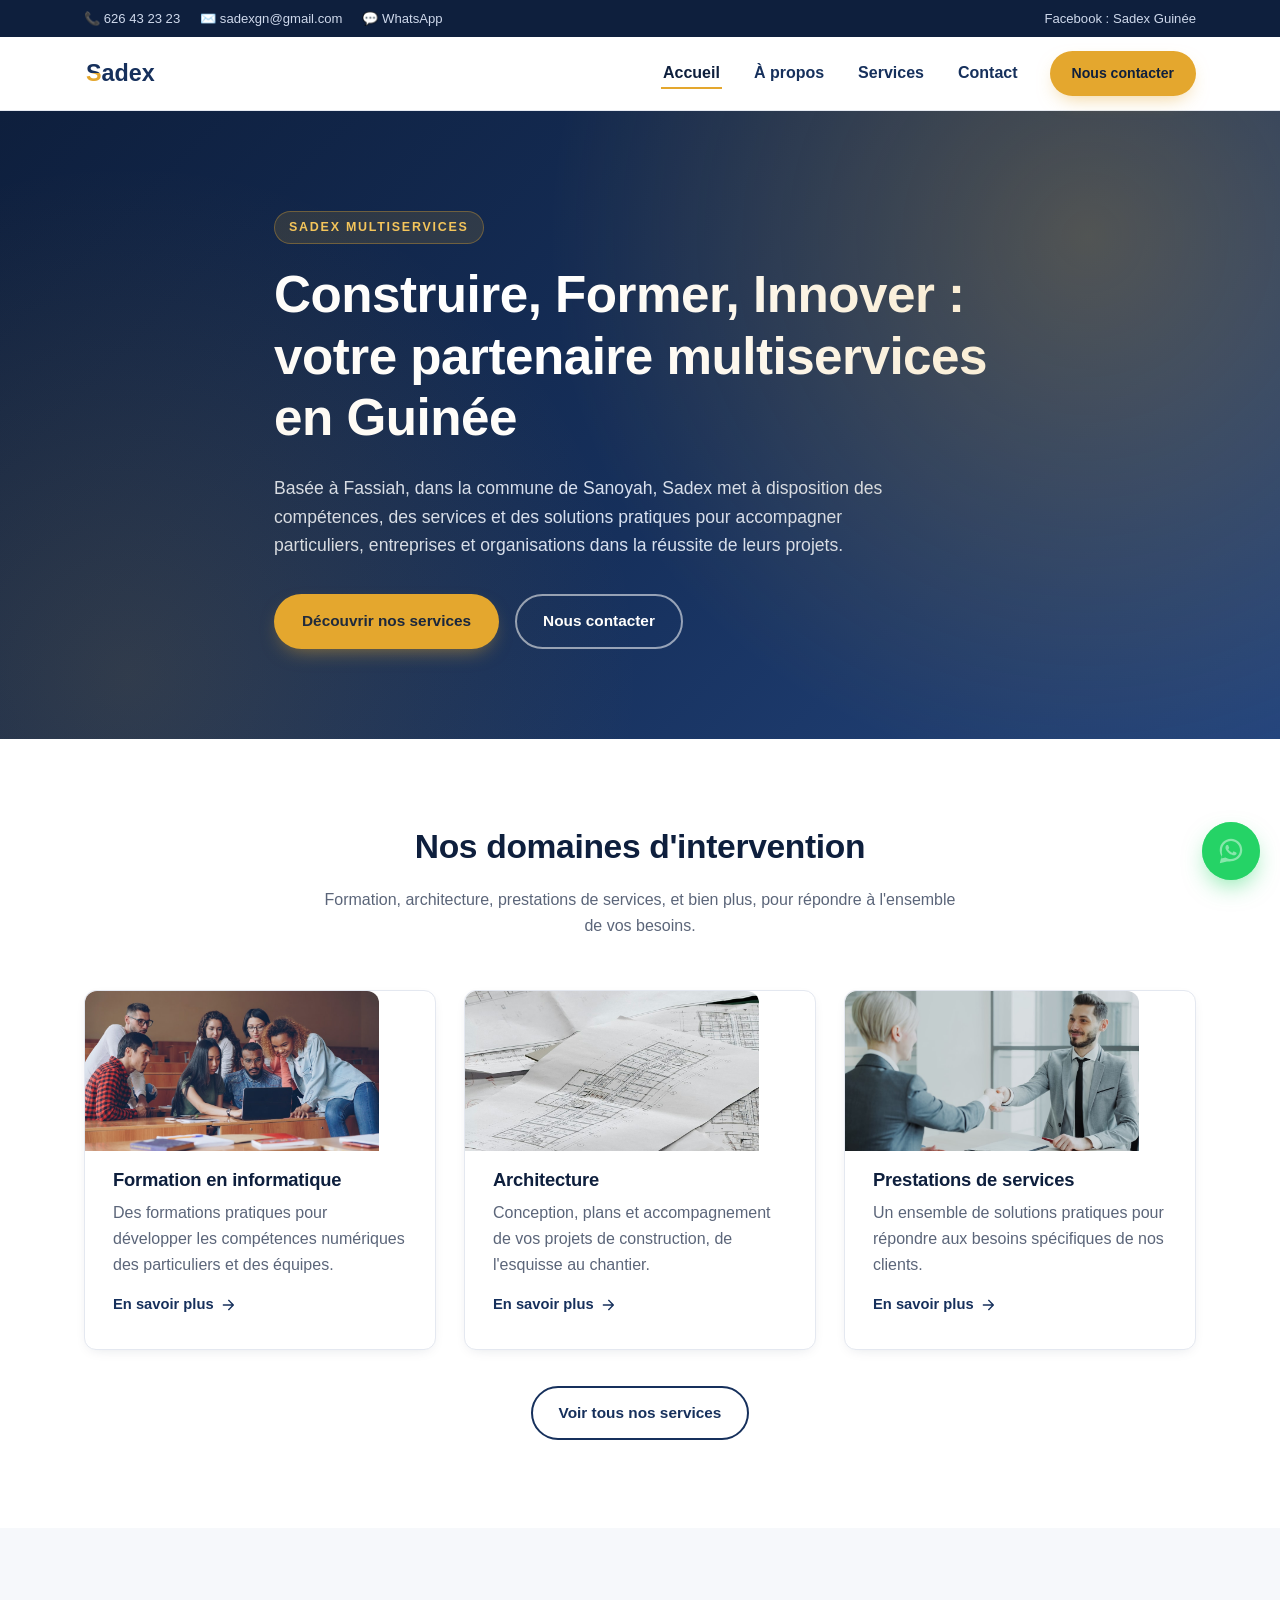
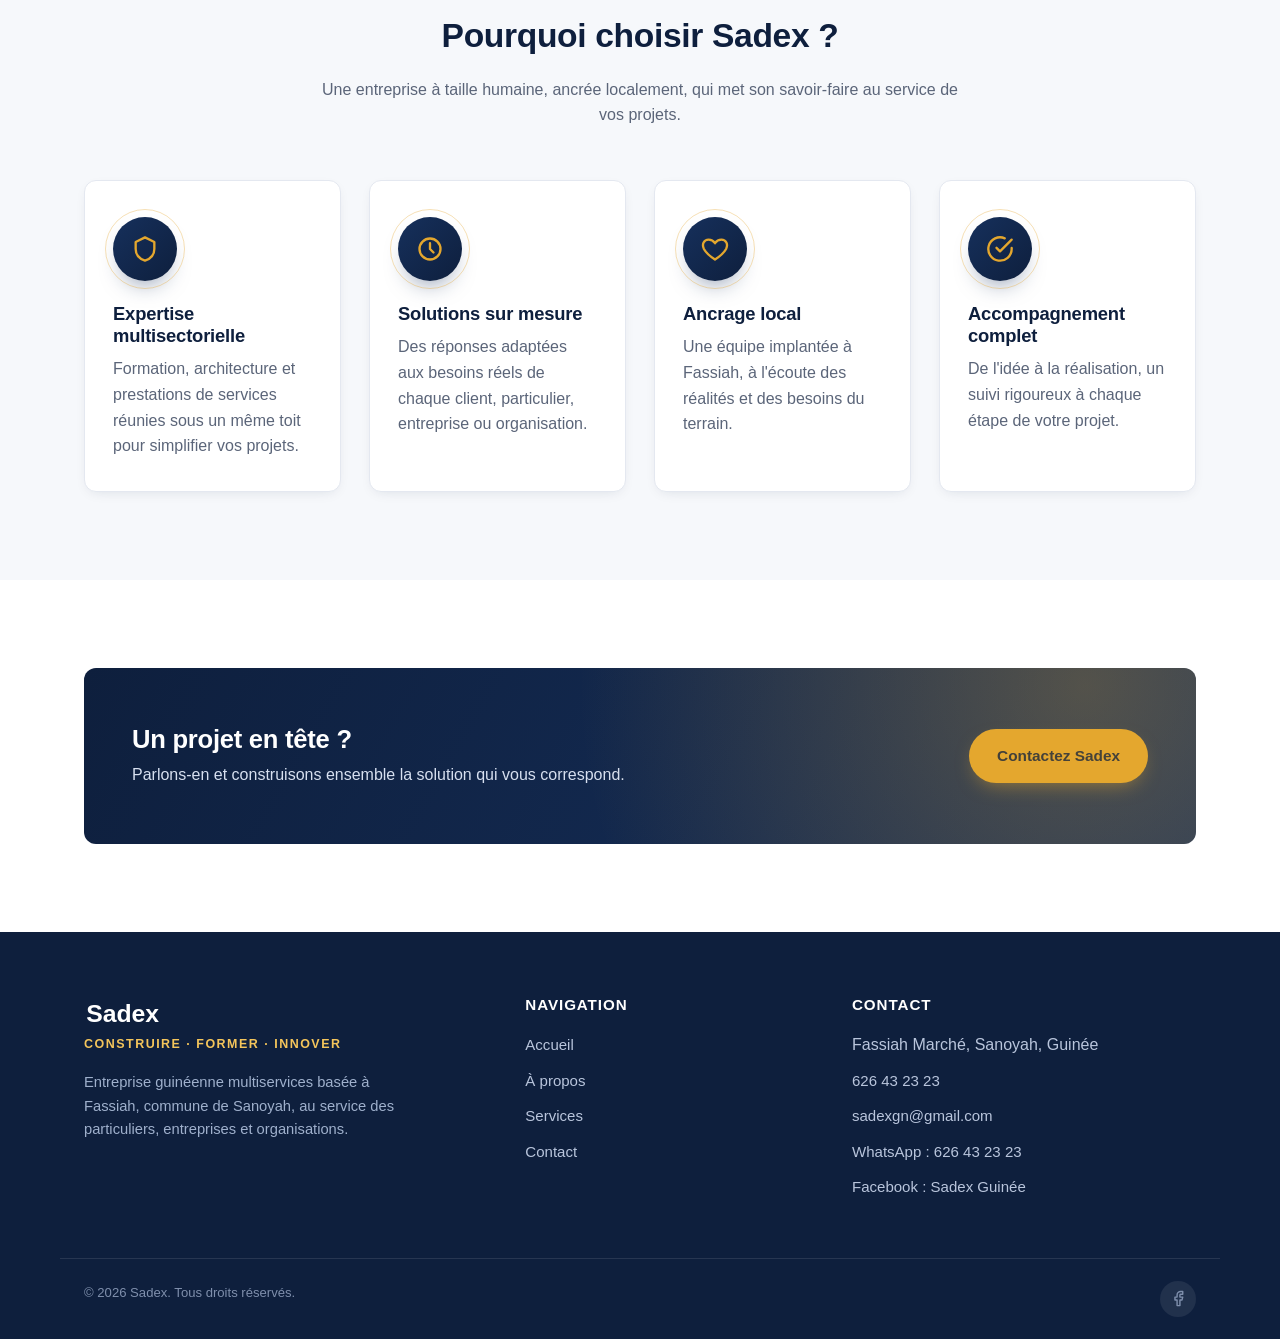
==== commit c537b019: "Photos partout, animations au scroll, badges illustrés, correctifs boutons, gestion des photos depui" ====
--- a/index.html
+++ b/index.html
@@ -64,53 +64,8 @@
     </div>
   </section>
 
-  <!-- POURQUOI CHOISIR SADEX -->
+  <!-- DOMAINES D'INTERVENTION -->
   <section class="section">
-    <div class="container">
-      <div class="section-head">
-        <h2>Pourquoi choisir Sadex</h2>
-        <p>Une entreprise à taille humaine, ancrée localement, qui met son savoir-faire au service de vos projets.</p>
-      </div>
-      <div class="grid grid-4">
-
-        <div class="card">
-          <div class="card-icon">
-            <svg viewBox="0 0 24 24" fill="none" stroke="currentColor" stroke-width="2" stroke-linecap="round" stroke-linejoin="round"><path d="M12 2l8 4v6c0 5-3.5 8.5-8 10-4.5-1.5-8-5-8-10V6l8-4z"/></svg>
-          </div>
-          <h3>Expertise multisectorielle</h3>
-          <p>Formation, architecture et prestations de services réunies sous un même toit pour simplifier vos projets.</p>
-        </div>
-
-        <div class="card">
-          <div class="card-icon">
-            <svg viewBox="0 0 24 24" fill="none" stroke="currentColor" stroke-width="2" stroke-linecap="round" stroke-linejoin="round"><circle cx="12" cy="12" r="9"/><path d="M12 7v5l3 3"/></svg>
-          </div>
-          <h3>Solutions sur mesure</h3>
-          <p>Des réponses adaptées aux besoins réels de chaque client, particulier, entreprise ou organisation.</p>
-        </div>
-
-        <div class="card">
-          <div class="card-icon">
-            <svg viewBox="0 0 24 24" fill="none" stroke="currentColor" stroke-width="2" stroke-linecap="round" stroke-linejoin="round"><path d="M12 21s-7-4.5-9.5-9C.5 8 2.5 4 6.5 4 9 4 11 5.5 12 7c1-1.5 3-3 5.5-3 4 0 6 4 4 8-2.5 4.5-9.5 9-9.5 9z"/></svg>
-          </div>
-          <h3>Ancrage local</h3>
-          <p>Une équipe implantée à Fassiah, à l'écoute des réalités et des besoins du terrain.</p>
-        </div>
-
-        <div class="card">
-          <div class="card-icon">
-            <svg viewBox="0 0 24 24" fill="none" stroke="currentColor" stroke-width="2" stroke-linecap="round" stroke-linejoin="round"><path d="M22 11.08V12a10 10 0 1 1-5.93-9.14"/><polyline points="22 4 12 14.01 9 11.01"/></svg>
-          </div>
-          <h3>Accompagnement complet</h3>
-          <p>De l'idée à la réalisation, un suivi rigoureux à chaque étape de votre projet.</p>
-        </div>
-
-      </div>
-    </div>
-  </section>
-
-  <!-- DOMAINES D'INTERVENTION -->
-  <section class="section section-alt">
     <div class="container">
       <div class="section-head">
         <h2>Nos domaines d'intervention</h2>
@@ -119,9 +74,7 @@
       <div class="grid grid-3">
 
         <div class="card">
-          <div class="card-icon">
-            <svg viewBox="0 0 24 24" fill="none" stroke="currentColor" stroke-width="2" stroke-linecap="round" stroke-linejoin="round"><rect x="2" y="4" width="20" height="13" rx="2"/><path d="M8 21h8M12 17v4"/></svg>
-          </div>
+          <img class="card-photo" src="assets/images/formation-informatique.jpg" alt="Groupe de personnes suivant une formation en informatique autour d'un ordinateur portable" loading="lazy">
           <h3>Formation en informatique</h3>
           <p>Des formations pratiques pour développer les compétences numériques des particuliers et des équipes.</p>
           <a href="services.html#formation" class="card-link">
@@ -131,9 +84,7 @@
         </div>
 
         <div class="card">
-          <div class="card-icon">
-            <svg viewBox="0 0 24 24" fill="none" stroke="currentColor" stroke-width="2" stroke-linecap="round" stroke-linejoin="round"><path d="M3 21h18M5 21V9l7-5 7 5v12M9 21v-6h6v6"/></svg>
-          </div>
+          <img class="card-photo" src="assets/images/architecture.jpg" alt="Plans architecturaux et documents techniques déployés sur une table" loading="lazy">
           <h3>Architecture</h3>
           <p>Conception, plans et accompagnement de vos projets de construction, de l'esquisse au chantier.</p>
           <a href="services.html#architecture" class="card-link">
@@ -143,9 +94,7 @@
         </div>
 
         <div class="card">
-          <div class="card-icon">
-            <svg viewBox="0 0 24 24" fill="none" stroke="currentColor" stroke-width="2" stroke-linecap="round" stroke-linejoin="round"><path d="M20 7h-3V5a2 2 0 0 0-2-2H9a2 2 0 0 0-2 2v2H4a1 1 0 0 0-1 1v10a2 2 0 0 0 2 2h14a2 2 0 0 0 2-2V8a1 1 0 0 0-1-1zM9 5h6v2H9V5z"/></svg>
-          </div>
+          <img class="card-photo" src="assets/images/prestations-services.jpg" alt="Deux professionnels se serrant la main lors d'un rendez-vous de service" loading="lazy">
           <h3>Prestations de services</h3>
           <p>Un ensemble de solutions pratiques pour répondre aux besoins spécifiques de nos clients.</p>
           <a href="services.html#prestations" class="card-link">
@@ -157,6 +106,51 @@
       </div>
       <div style="text-align:center; margin-top:36px;">
         <a href="services.html" class="btn btn-outline-navy">Voir tous nos services</a>
+      </div>
+    </div>
+  </section>
+
+  <!-- POURQUOI CHOISIR SADEX -->
+  <section class="section section-alt">
+    <div class="container">
+      <div class="section-head">
+        <h2>Pourquoi choisir Sadex ?</h2>
+        <p>Une entreprise à taille humaine, ancrée localement, qui met son savoir-faire au service de vos projets.</p>
+      </div>
+      <div class="grid grid-4">
+
+        <div class="card">
+          <div class="card-badge">
+            <svg viewBox="0 0 24 24" fill="none" stroke="currentColor" stroke-width="2" stroke-linecap="round" stroke-linejoin="round"><path d="M12 2l8 4v6c0 5-3.5 8.5-8 10-4.5-1.5-8-5-8-10V6l8-4z"/></svg>
+          </div>
+          <h3>Expertise multisectorielle</h3>
+          <p>Formation, architecture et prestations de services réunies sous un même toit pour simplifier vos projets.</p>
+        </div>
+
+        <div class="card">
+          <div class="card-badge">
+            <svg viewBox="0 0 24 24" fill="none" stroke="currentColor" stroke-width="2" stroke-linecap="round" stroke-linejoin="round"><circle cx="12" cy="12" r="9"/><path d="M12 7v5l3 3"/></svg>
+          </div>
+          <h3>Solutions sur mesure</h3>
+          <p>Des réponses adaptées aux besoins réels de chaque client, particulier, entreprise ou organisation.</p>
+        </div>
+
+        <div class="card">
+          <div class="card-badge">
+            <svg viewBox="0 0 24 24" fill="none" stroke="currentColor" stroke-width="2" stroke-linecap="round" stroke-linejoin="round"><path d="M12 21s-7-4.5-9.5-9C.5 8 2.5 4 6.5 4 9 4 11 5.5 12 7c1-1.5 3-3 5.5-3 4 0 6 4 4 8-2.5 4.5-9.5 9-9.5 9z"/></svg>
+          </div>
+          <h3>Ancrage local</h3>
+          <p>Une équipe implantée à Fassiah, à l'écoute des réalités et des besoins du terrain.</p>
+        </div>
+
+        <div class="card">
+          <div class="card-badge">
+            <svg viewBox="0 0 24 24" fill="none" stroke="currentColor" stroke-width="2" stroke-linecap="round" stroke-linejoin="round"><path d="M22 11.08V12a10 10 0 1 1-5.93-9.14"/><polyline points="22 4 12 14.01 9 11.01"/></svg>
+          </div>
+          <h3>Accompagnement complet</h3>
+          <p>De l'idée à la réalisation, un suivi rigoureux à chaque étape de votre projet.</p>
+        </div>
+
       </div>
     </div>
   </section>
--- a/css/style.css
+++ b/css/style.css
@@ -392,6 +392,15 @@
   box-shadow: var(--shadow);
 }
 
+.card-photo {
+  width: calc(100% + 56px);
+  height: 160px;
+  object-fit: cover;
+  display: block;
+  margin: -32px -28px 18px;
+  border-radius: var(--radius) var(--radius) 0 0;
+}
+
 .card-icon {
   width: 52px;
   height: 52px;
@@ -407,6 +416,34 @@
 .card-icon svg {
   width: 26px;
   height: 26px;
+}
+
+.card-badge {
+  width: 64px;
+  height: 64px;
+  border-radius: 50%;
+  background: linear-gradient(135deg, var(--navy), var(--navy-dark));
+  display: flex;
+  align-items: center;
+  justify-content: center;
+  margin: 4px 0 22px;
+  position: relative;
+  box-shadow: 0 12px 22px -10px rgba(22, 48, 92, 0.5);
+}
+
+.card-badge::before {
+  content: "";
+  position: absolute;
+  inset: -8px;
+  border-radius: 50%;
+  border: 1.5px solid rgba(228, 167, 46, 0.35);
+}
+
+.card-badge svg {
+  width: 28px;
+  height: 28px;
+  color: var(--gold);
+  position: relative;
 }
 
 .card h3 {
@@ -526,8 +563,10 @@
   text-align: center;
 }
 
-.value-card .card-icon {
-  margin: 0 auto 18px;
+.value-card .card-icon,
+.value-card .card-badge {
+  margin-left: auto;
+  margin-right: auto;
 }
 
 /* ---------- Stats ---------- */
@@ -570,6 +609,7 @@
   position: absolute;
   inset: 0;
   background: radial-gradient(circle at 90% 10%, rgba(228, 167, 46, 0.3), transparent 50%);
+  pointer-events: none;
 }
 
 .cta-banner h2 {
@@ -868,6 +908,37 @@
 
 @media (prefers-reduced-motion: reduce) {
   .whatsapp-float .whatsapp-ping { animation: none; display: none; }
+}
+
+/* ---------- Animations au scroll ---------- */
+.reveal {
+  opacity: 0;
+  transform: translateY(26px);
+  transition: opacity 0.65s ease, transform 0.65s ease;
+}
+
+.reveal.is-visible {
+  opacity: 1;
+  transform: translateY(0);
+}
+
+/* Cascade dans les grilles de cartes */
+.grid > .reveal:nth-child(1) { transition-delay: 0s; }
+.grid > .reveal:nth-child(2) { transition-delay: 0.08s; }
+.grid > .reveal:nth-child(3) { transition-delay: 0.16s; }
+.grid > .reveal:nth-child(4) { transition-delay: 0.24s; }
+
+.contact-info-list > .reveal:nth-child(1) { transition-delay: 0s; }
+.contact-info-list > .reveal:nth-child(2) { transition-delay: 0.08s; }
+.contact-info-list > .reveal:nth-child(3) { transition-delay: 0.16s; }
+.contact-info-list > .reveal:nth-child(4) { transition-delay: 0.24s; }
+
+@media (prefers-reduced-motion: reduce) {
+  .reveal {
+    opacity: 1;
+    transform: none;
+    transition: none;
+  }
 }
 
 /* ---------- Responsive ---------- */
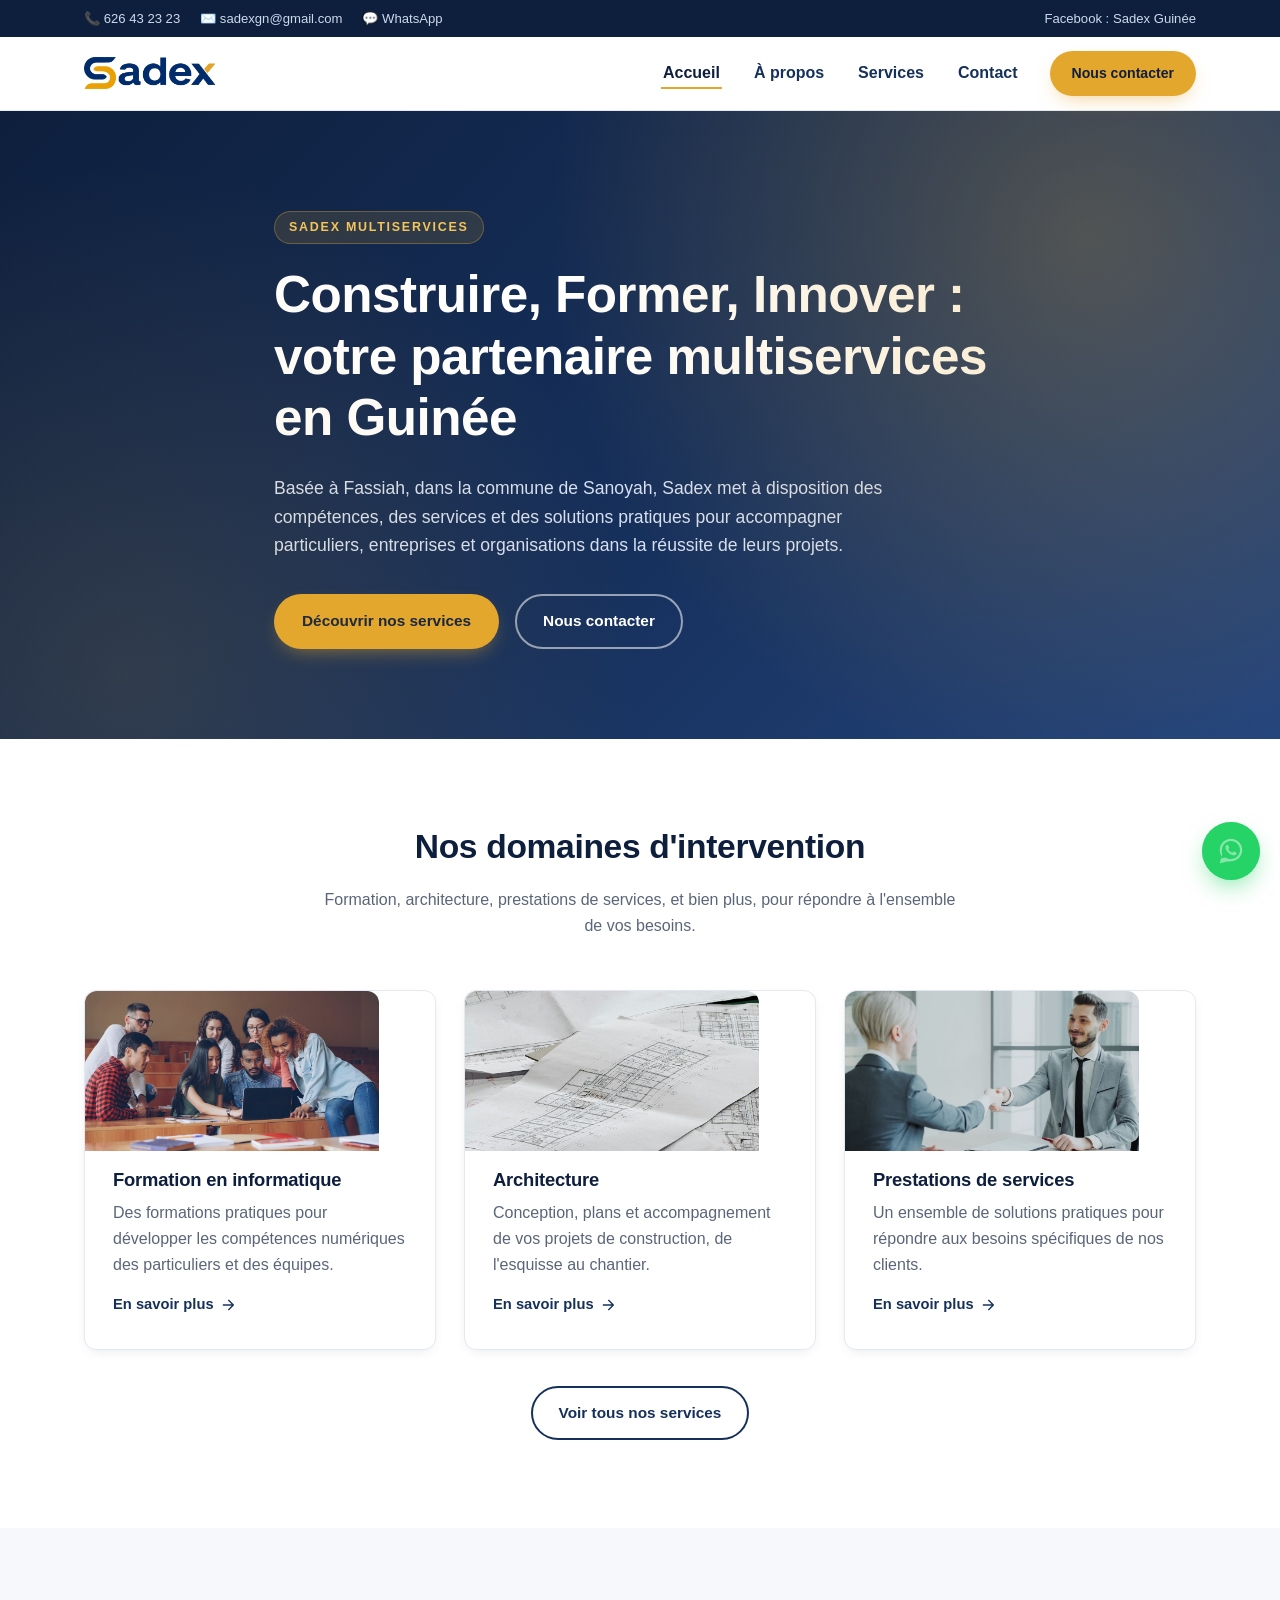
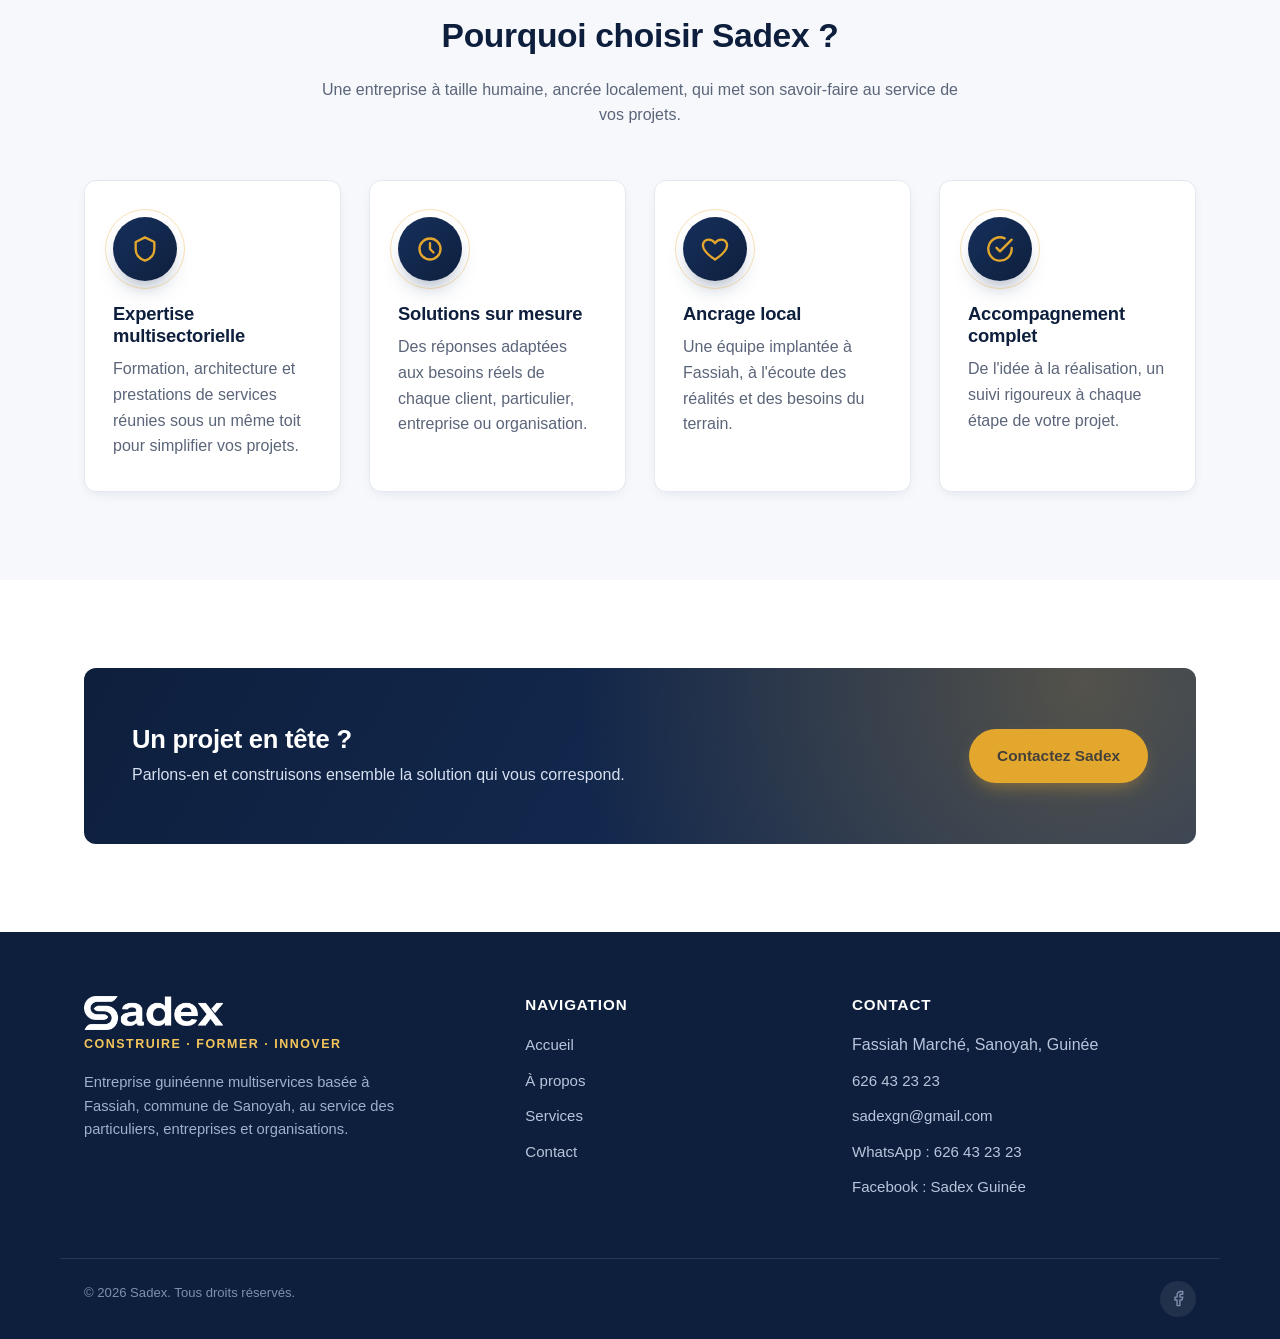
==== commit 71670115: "Vrai logo partout, facture/reçu enrichis, tampon PAYÉE, historique - Vrai logo Sadex (fichier offici" ====
--- a/index.html
+++ b/index.html
@@ -26,15 +26,7 @@
 
   <nav class="navbar container">
     <a href="index.html" class="logo" aria-label="Sadex, Accueil">
-      <svg class="logo-wordmark" viewBox="0 0 132 48" xmlns="http://www.w3.org/2000/svg" role="img" aria-label="Sadex">
-        <defs>
-          <linearGradient id="sSplitNav" x1="0" y1="0" x2="0" y2="1">
-            <stop offset="50%" stop-color="#16305c"/>
-            <stop offset="50%" stop-color="#e4a72e"/>
-          </linearGradient>
-        </defs>
-        <text x="3" y="36" font-family="Arial, Helvetica, sans-serif" font-weight="800" font-size="35"><tspan fill="url(#sSplitNav)">S</tspan><tspan fill="#16305c">adex</tspan></text>
-      </svg>
+      <img class="logo-wordmark" src="assets/logo.png" alt="Sadex">
     </a>
     <button class="nav-toggle" aria-label="Ouvrir le menu" aria-expanded="false">
       <span></span><span></span><span></span>
@@ -174,9 +166,7 @@
   <div class="container footer-grid">
     <div class="footer-brand">
       <a href="index.html" class="logo">
-        <svg class="logo-wordmark" viewBox="0 0 132 48" xmlns="http://www.w3.org/2000/svg" role="img" aria-label="Sadex">
-          <text x="3" y="36" font-family="Arial, Helvetica, sans-serif" font-weight="800" font-size="35" fill="#ffffff">Sadex</text>
-        </svg>
+        <img class="logo-wordmark" src="assets/logo-white.png" alt="Sadex">
       </a>
       <span class="footer-tagline">Construire · Former · Innover</span>
       <p>Entreprise guinéenne multiservices basée à Fassiah, commune de Sanoyah, au service des particuliers, entreprises et organisations.</p>
--- a/css/style.css
+++ b/css/style.css
@@ -152,12 +152,16 @@
   display: flex;
   align-items: center;
   font-family: var(--font);
+  flex-shrink: 0;
 }
 
 .logo-wordmark {
   height: 32px;
   width: auto;
+  max-width: none;
   display: block;
+  flex-shrink: 0;
+  object-fit: contain;
 }
 
 .footer-brand .logo-wordmark {
